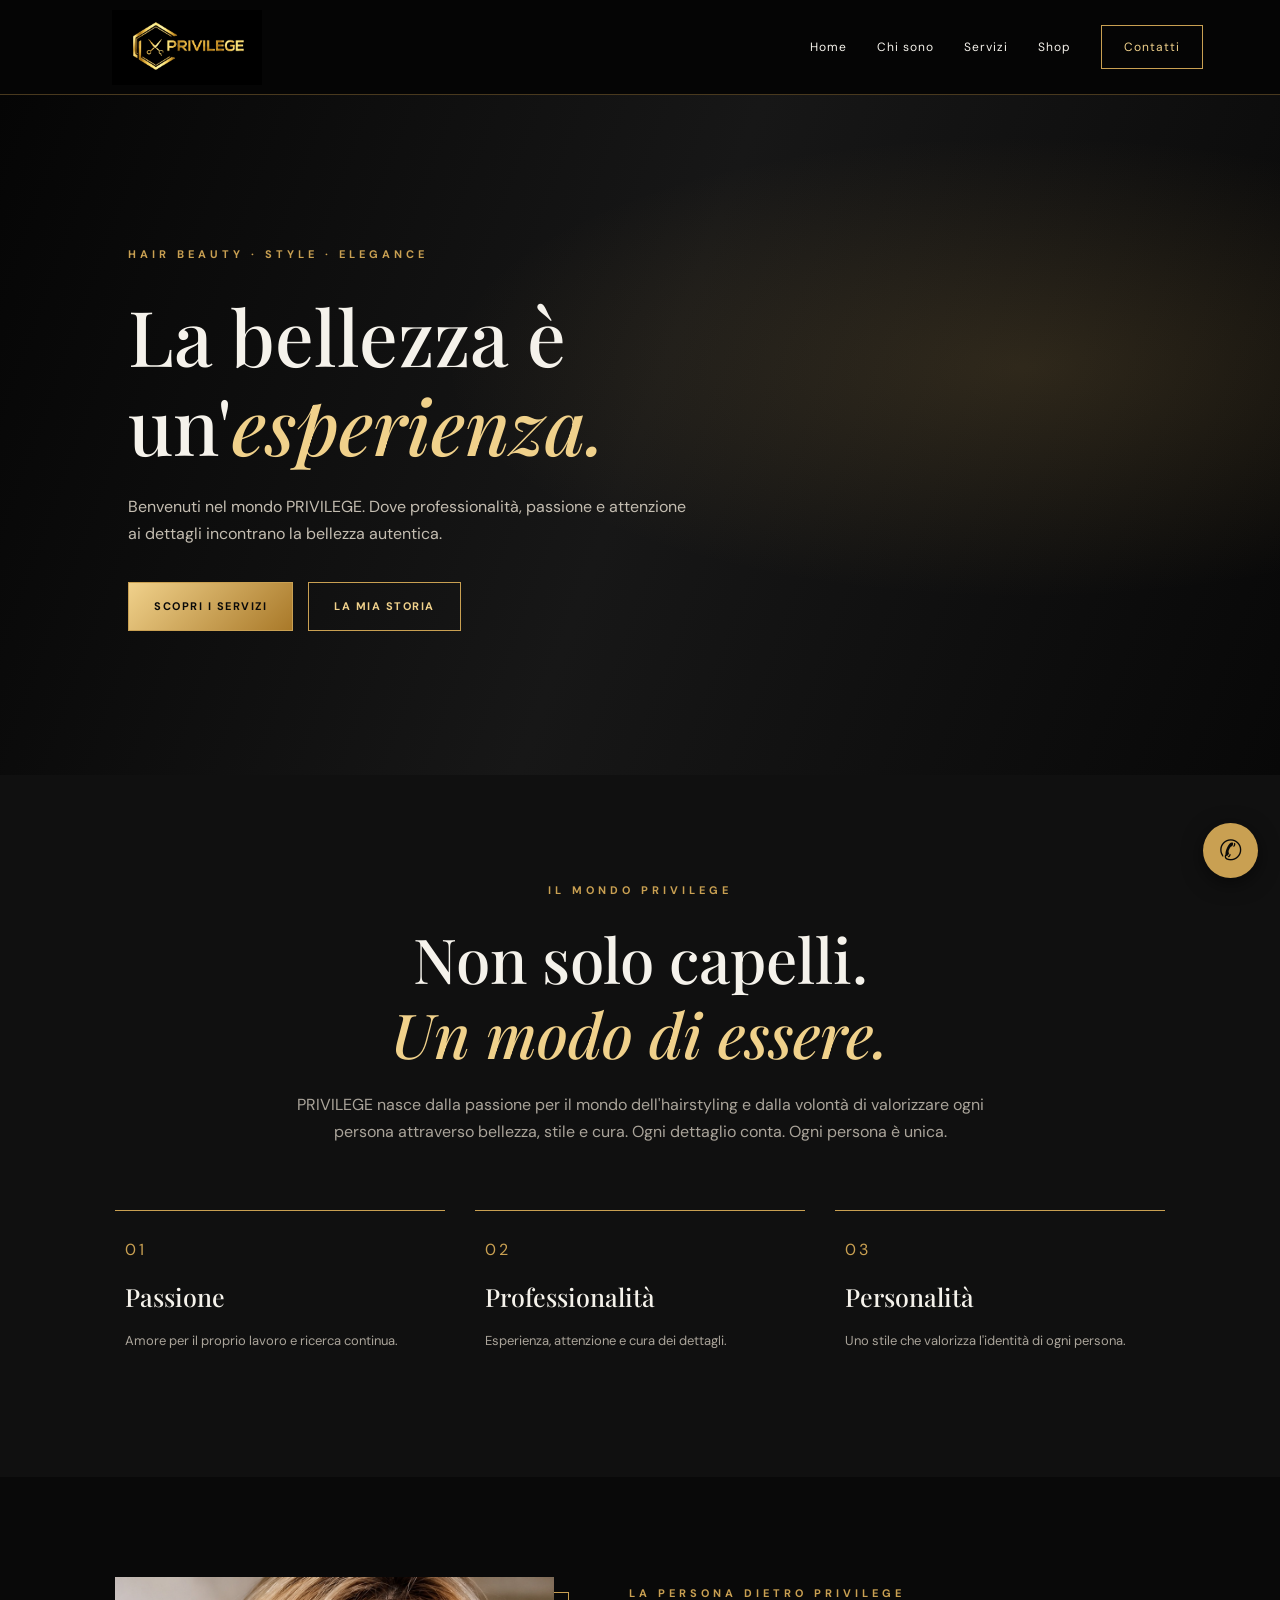
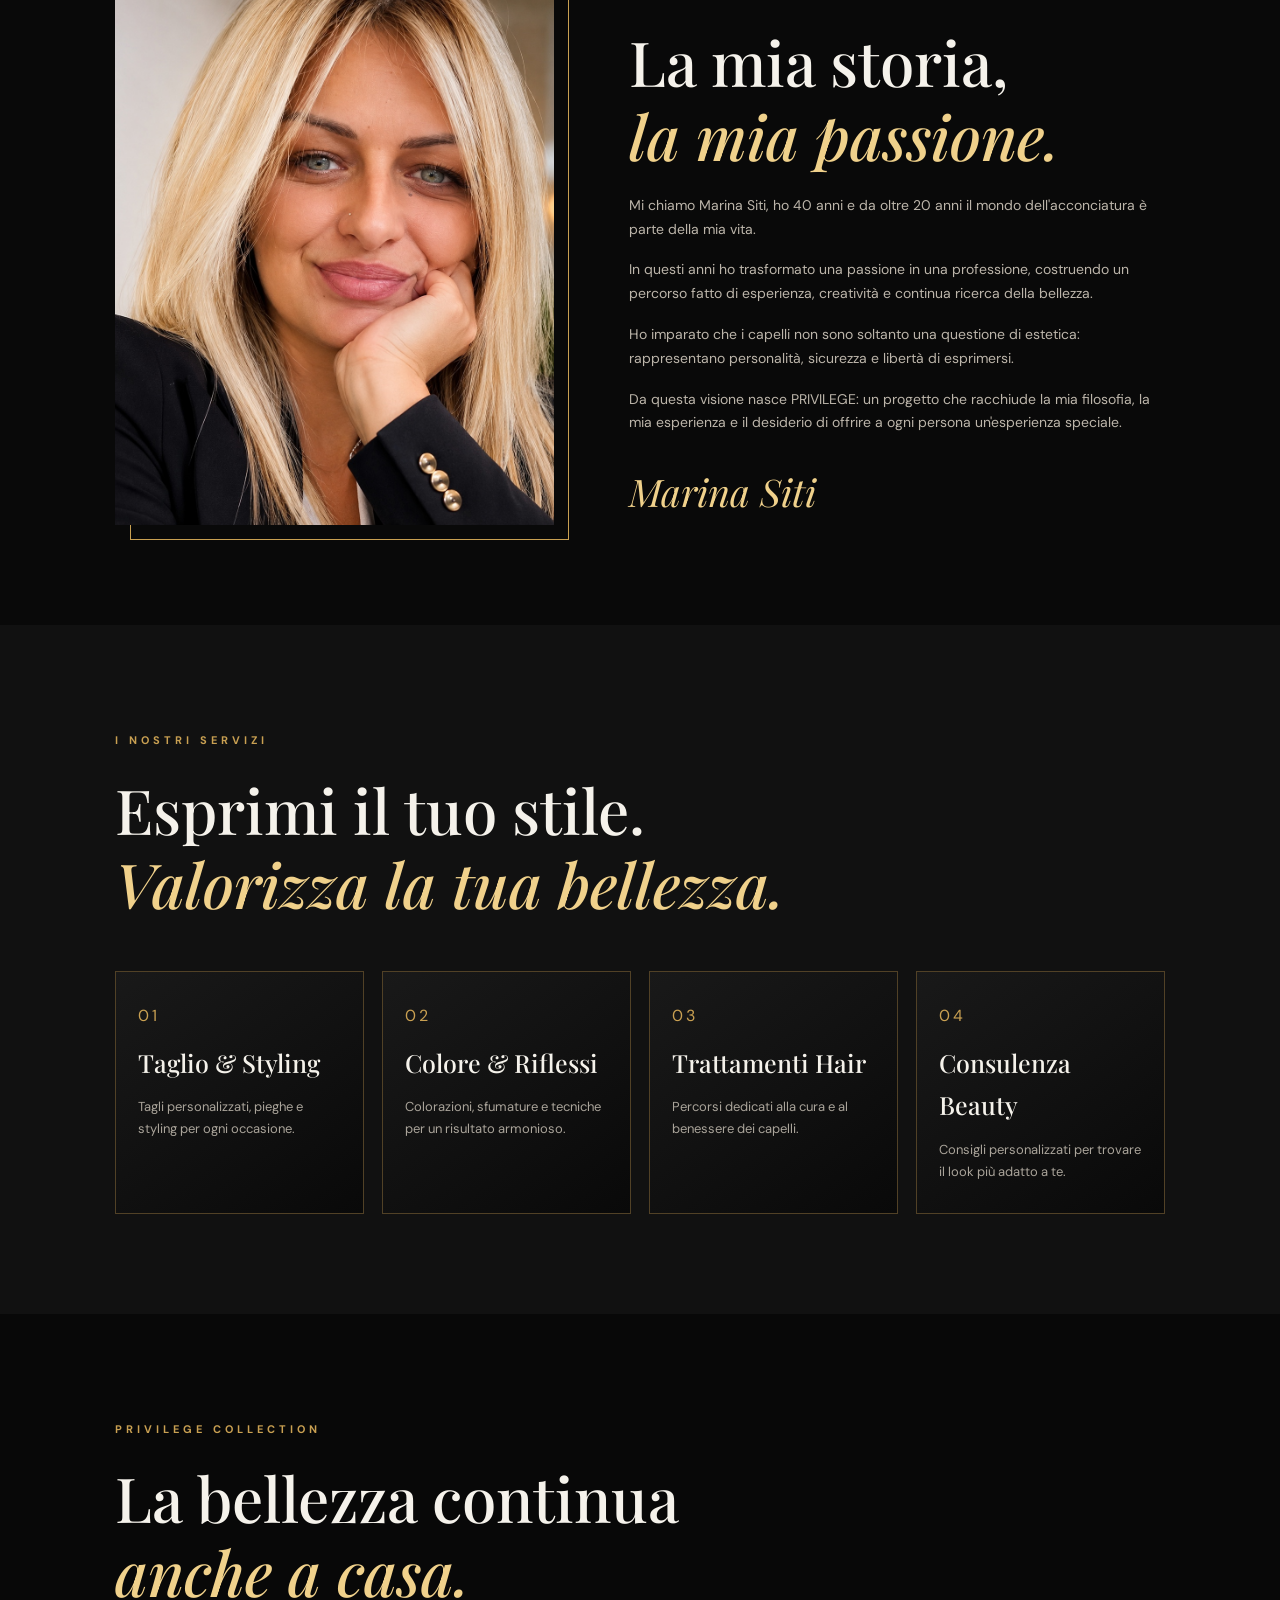
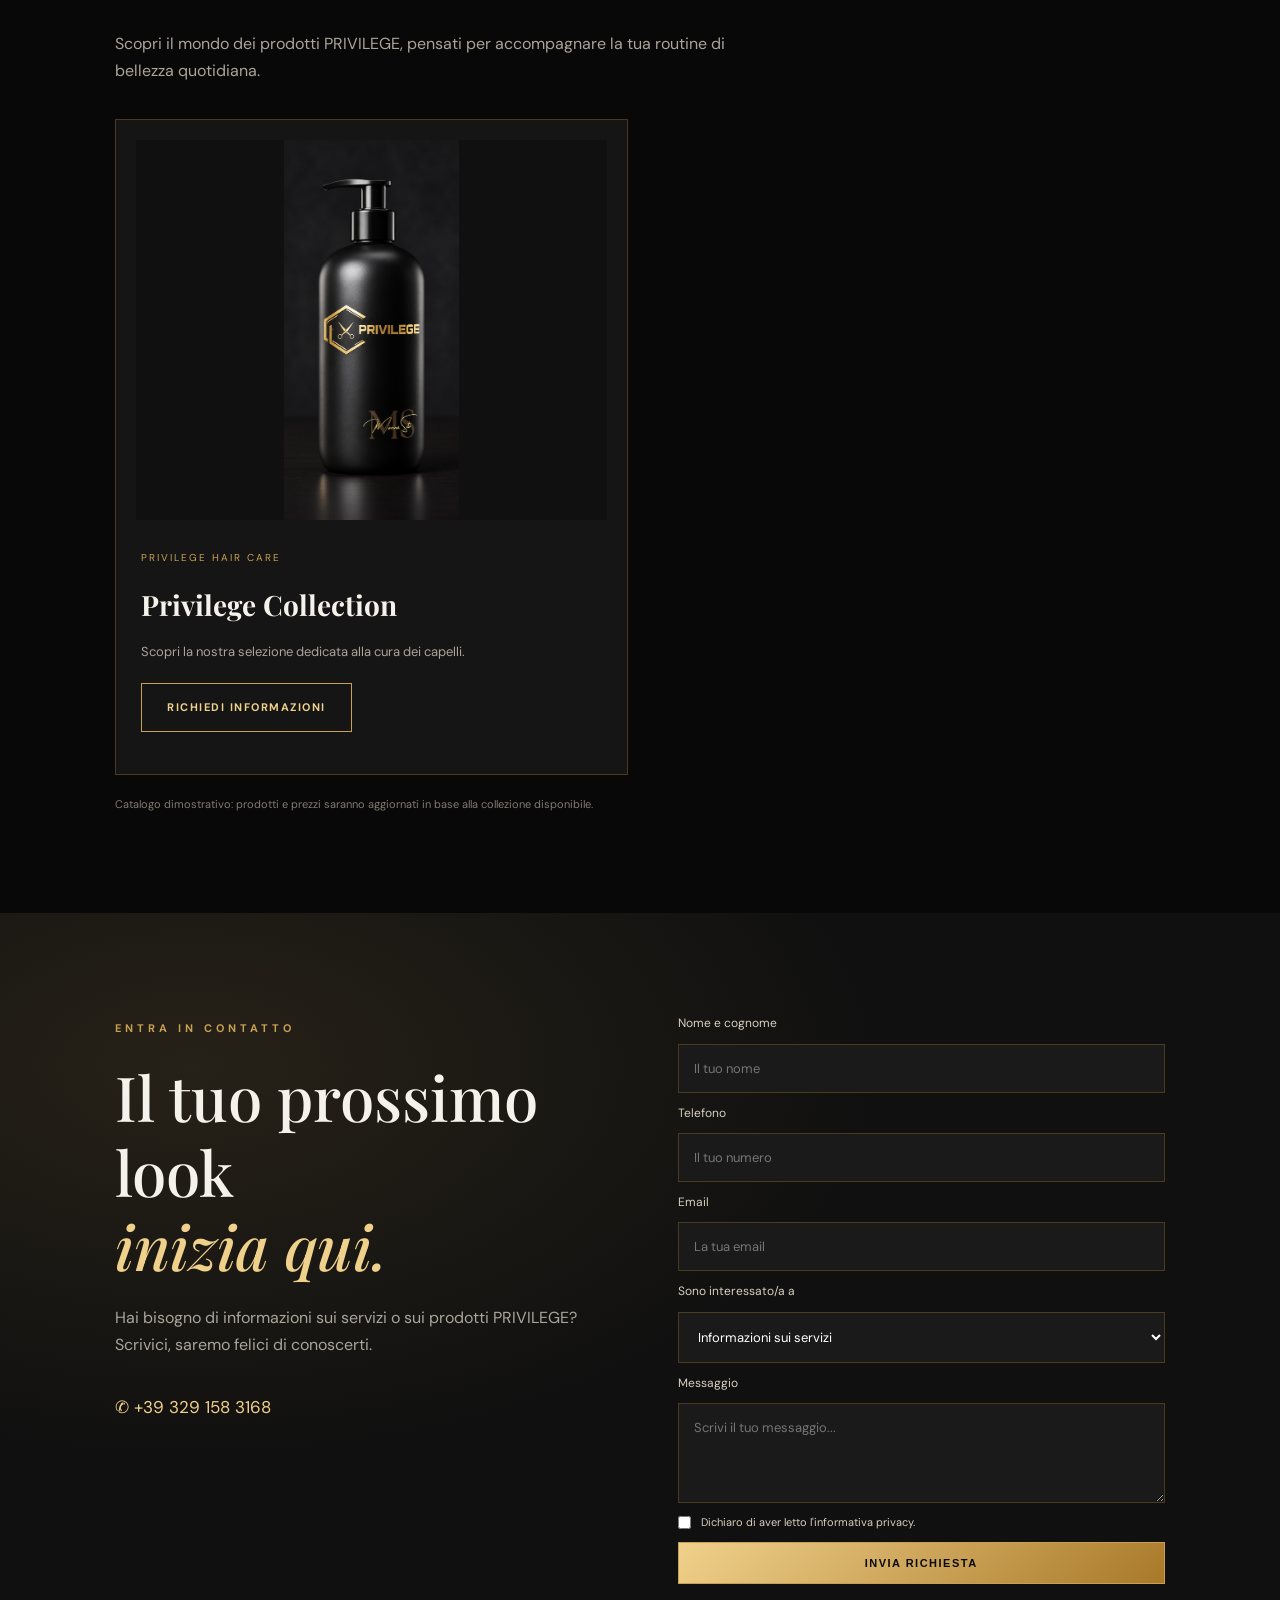
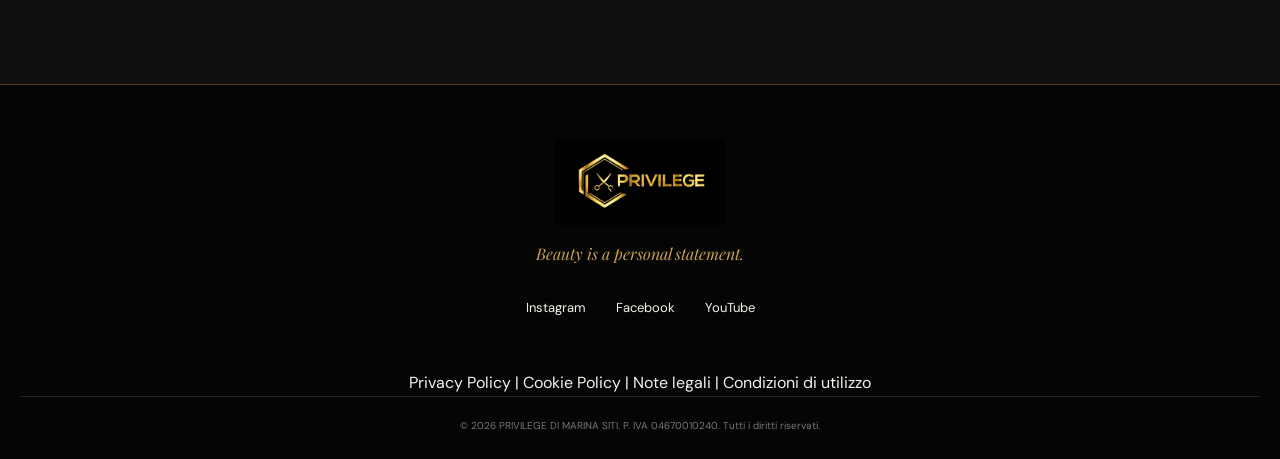
==== index.html @ dd4691a6 "Update index.html" ====
<!DOCTYPE html>
<html lang="it">
<head>
  <meta charset="UTF-8">
  <meta name="viewport" content="width=device-width, initial-scale=1.0">

  <title>PRIVILEGE | Hair Beauty by Marina Siti</title>

  <meta name="description" content="PRIVILEGE by Marina Siti. Oltre 20 anni di esperienza nel mondo dell'hairstyling, bellezza e cura dei capelli.">

  <meta name="theme-color" content="#080808">

  <link rel="icon" type="image/png" href="assets/favicon.png">
  <link rel="stylesheet" href="style.css">

  <link rel="preconnect" href="https://fonts.googleapis.com">
  <link href="https://fonts.googleapis.com/css2?family=DM+Sans:wght@400;500;600;700&family=Playfair+Display:wght@400;500;600;700&display=swap" rel="stylesheet">
</head>

<body>

<header class="header">
  <a href="#home" class="logo">
    <img src="assets/logo.png" alt="PRIVILEGE by Marina Siti">
  </a>

  <button class="menu-toggle" aria-label="Apri menu">☰</button>

  <nav class="navigation">
    <a href="#home">Home</a>
    <a href="#marina">Chi sono</a>
    <a href="#servizi">Servizi</a>
    <a href="#shop">Shop</a>
    <a href="#contatti" class="nav-button">Contatti</a>
  </nav>
</header>

<main>

<!-- HERO -->

<section class="hero" id="home">
  <div class="hero-content">
    <span class="eyebrow">HAIR BEAUTY · STYLE · ELEGANCE</span>

    <h1>
      La bellezza è un'<em>esperienza.</em>
    </h1>

    <p>
      Benvenuti nel mondo PRIVILEGE.
      Dove professionalità, passione e attenzione
      ai dettagli incontrano la bellezza autentica.
    </p>

    <div class="hero-buttons">
      <a href="#servizi" class="btn gold">Scopri i servizi</a>
      <a href="#marina" class="btn outline">La mia storia</a>
    </div>
  </div>
</section>

<!-- INTRODUZIONE -->

<section class="intro section" id="filosofia">

  <span class="eyebrow">IL MONDO PRIVILEGE</span>

  <h2>
    Non solo capelli.<br>
    <em>Un modo di essere.</em>
  </h2>

  <p class="intro-text">
    PRIVILEGE nasce dalla passione per il mondo
    dell'hairstyling e dalla volontà di valorizzare
    ogni persona attraverso bellezza, stile e cura.
    Ogni dettaglio conta. Ogni persona è unica.
  </p>

  <div class="values">

    <article>
      <span>01</span>
      <h3>Passione</h3>
      <p>Amore per il proprio lavoro e ricerca continua.</p>
    </article>

    <article>
      <span>02</span>
      <h3>Professionalità</h3>
      <p>Esperienza, attenzione e cura dei dettagli.</p>
    </article>

    <article>
      <span>03</span>
      <h3>Personalità</h3>
      <p>Uno stile che valorizza l'identità di ogni persona.</p>
    </article>

  </div>
</section>

<!-- MARINA -->

<section class="marina section" id="marina">

  <div class="marina-image">
    <img
      src="assets/marina-siti.jpg"
      alt="Marina Siti, fondatrice di PRIVILEGE"
    >
  </div>

  <div class="marina-content">

    <span class="eyebrow">LA PERSONA DIETRO PRIVILEGE</span>

    <h2>
      La mia storia,<br>
      <em>la mia passione.</em>
    </h2>

    <p>
      Mi chiamo Marina Siti, ho 40 anni e da oltre
      20 anni il mondo dell'acconciatura è parte
      della mia vita.
    </p>

    <p>
      In questi anni ho trasformato una passione
      in una professione, costruendo un percorso
      fatto di esperienza, creatività e continua
      ricerca della bellezza.
    </p>

    <p>
      Ho imparato che i capelli non sono soltanto
      una questione di estetica: rappresentano
      personalità, sicurezza e libertà di esprimersi.
    </p>

    <p>
      Da questa visione nasce PRIVILEGE:
      un progetto che racchiude la mia filosofia,
      la mia esperienza e il desiderio di offrire
      a ogni persona un'esperienza speciale.
    </p>

    <div class="signature">Marina Siti</div>

  </div>
</section>

<!-- SERVIZI -->

<section class="services section" id="servizi">

  <span class="eyebrow">I NOSTRI SERVIZI</span>

  <h2>
    Esprimi il tuo stile.<br>
    <em>Valorizza la tua bellezza.</em>
  </h2>

  <div class="service-grid">

    <article class="service-card">
      <span>01</span>
      <h3>Taglio & Styling</h3>
      <p>Tagli personalizzati, pieghe e styling per ogni occasione.</p>
    </article>

    <article class="service-card">
      <span>02</span>
      <h3>Colore & Riflessi</h3>
      <p>Colorazioni, sfumature e tecniche per un risultato armonioso.</p>
    </article>

    <article class="service-card">
      <span>03</span>
      <h3>Trattamenti Hair</h3>
      <p>Percorsi dedicati alla cura e al benessere dei capelli.</p>
    </article>

    <article class="service-card">
      <span>04</span>
      <h3>Consulenza Beauty</h3>
      <p>Consigli personalizzati per trovare il look più adatto a te.</p>
    </article>

  </div>
</section>

<!-- SHOP -->

<section class="shop section" id="shop">

  <span class="eyebrow">PRIVILEGE COLLECTION</span>

  <h2>
    La bellezza continua<br>
    <em>anche a casa.</em>
  </h2>

  <p class="shop-description">
    Scopri il mondo dei prodotti PRIVILEGE,
    pensati per accompagnare la tua routine
    di bellezza quotidiana.
  </p>

  <div class="product-grid">

    <article class="product-card">

      <img
        src="assets/privilege-product.png"
        alt="Prodotto linea PRIVILEGE"
      >

      <div class="product-details">
        <span class="product-label">PRIVILEGE HAIR CARE</span>
        <h3>Privilege Collection</h3>
        <p>Scopri la nostra selezione dedicata alla cura dei capelli.</p>

        <a href="#contatti" class="btn outline">
          Richiedi informazioni
        </a>
      </div>

    </article>

  </div>

  <p class="shop-note">
    Catalogo dimostrativo: prodotti e prezzi saranno
    aggiornati in base alla collezione disponibile.
  </p>

</section>

<!-- CONTATTI -->

<section class="contact section" id="contatti">

  <div class="contact-info">

    <span class="eyebrow">ENTRA IN CONTATTO</span>

    <h2>
      Il tuo prossimo look<br>
      <em>inizia qui.</em>
    </h2>

    <p>
      Hai bisogno di informazioni sui servizi
      o sui prodotti PRIVILEGE?
      Scrivici, saremo felici di conoscerti.
    </p>

    <a
      class="whatsapp"
      href="https://wa.me/393291583168"
      target="_blank"
    >
      ✆ +39 329 158 3168
    </a>

  </div>

  <form id="contactForm">

    <label for="name">Nome e cognome</label>
    <input id="name" name="name" type="text" required placeholder="Il tuo nome">

    <label for="phone">Telefono</label>
    <input id="phone" name="phone" type="tel" required placeholder="Il tuo numero">

    <label for="email">Email</label>
    <input id="email" name="email" type="email" placeholder="La tua email">

    <label for="interest">Sono interessato/a a</label>

    <select id="interest" name="interest">
      <option>Informazioni sui servizi</option>
      <option>Consulenza capelli</option>
      <option>Prodotti PRIVILEGE</option>
      <option>Collaborazioni</option>
      <option>Altro</option>
    </select>

    <label for="message">Messaggio</label>
    <textarea
      id="message"
      name="message"
      rows="4"
      placeholder="Scrivi il tuo messaggio..."
    ></textarea>

    <label class="privacy">
      <input type="checkbox" required>
      Dichiaro di aver letto l'informativa privacy.
    </label>

    <button type="submit" class="btn gold">
      Invia richiesta
    </button>

  </form>

</section>

</main>


<!-- FOOTER PRIVILEGE -->
<footer class="footer">

  <!-- LOGO -->
  <img
    src="assets/logo.png"
    alt="PRIVILEGE Hair Beauty"
    class="footer-logo"
  >

  <p>Beauty is a personal statement.</p>

  <!-- SOCIAL NETWORK -->
  <div class="social-links">

    <a
      href="https://www.instagram.com/marina_siti/"
      target="_blank"
      rel="noopener noreferrer"
    >
      Instagram
    </a>

    <a
      href="#"
      target="_blank"
      rel="noopener noreferrer"
    >
      Facebook
    </a>

    <a
      href="#"
      target="_blank"
      rel="noopener noreferrer"
    >
      YouTube
    </a>

  </div>

  <!-- LINK LEGALI -->
  <div class="legal-links">

    <a href="privacy.html">Privacy Policy</a>

    <span>|</span>

    <a href="cookie.html">Cookie Policy</a>

    <span>|</span>

    <a href="note-legali.html">Note legali</a>

    <span>|</span>

    <a href="termini.html">Condizioni di utilizzo</a>

  </div>

  <!-- COPYRIGHT -->
  <div class="copyright">

    © <span id="year"></span>
    PRIVILEGE DI MARINA SITI.
    P. IVA 04670010240.
    Tutti i diritti riservati.

  </div>

</footer>

<!-- ANNO AUTOMATICO -->
<script>
  document.getElementById("year").textContent =
    new Date().getFullYear();
</script>
<!-- FINE FOOTER PRIVILEGE -->

<a
  href="https://wa.me/393291583168"
  class="floating-whatsapp"
  target="_blank"
  aria-label="Contattaci su WhatsApp"
>✆</a>

<script src="script.js"></script>

</body>
</html>
---- style.css ----
:root {
  --black: #080808;
  --black-soft: #121212;
  --gold: #c9a052;
  --gold-light: #f0d18b;
  --white: #f5f2eb;
  --gray: #aaa49a;
}

* {
  margin: 0;
  padding: 0;
  box-sizing: border-box;
}

html {
  scroll-behavior: smooth;
}

body {
  background: var(--black);
  color: var(--white);
  font-family: 'DM Sans', sans-serif;
  line-height: 1.7;
}

a {
  text-decoration: none;
  color: inherit;
}

img {
  max-width: 100%;
  display: block;
}

.header {
  height: 95px;
  padding: 10px 6%;
  display: flex;
  align-items: center;
  justify-content: space-between;
  background: #050505;
  border-bottom: 1px solid #49391e;
  position: sticky;
  top: 0;
  z-index: 100;
}

.logo img {
  width: 220px;
  height: 75px;
  object-fit: contain;
}

.navigation {
  display: flex;
  align-items: center;
  gap: 30px;
}

.navigation a {
  font-size: 12px;
  letter-spacing: 1px;
  transition: .3s;
}

.navigation a:hover {
  color: var(--gold-light);
}

.nav-button {
  padding: 11px 22px;
  border: 1px solid var(--gold);
  color: var(--gold-light);
}

.menu-toggle {
  display: none;
  background: none;
  border: none;
  color: var(--gold);
  font-size: 27px;
  cursor: pointer;
}

/* HERO */

.hero {
  min-height: 680px;
  display: flex;
  align-items: center;
  padding: 100px 10%;
  background:
    radial-gradient(
      ellipse at 80% 40%,
      rgba(201,160,82,.17),
      transparent 40%
    ),
    linear-gradient(110deg, #050505, #171717, #080808);
}

.hero-content {
  max-width: 720px;
}

.eyebrow {
  color: var(--gold);
  font-size: 11px;
  font-weight: 700;
  letter-spacing: 4px;
}

.hero h1 {
  font-family: 'Playfair Display', serif;
  font-size: clamp(45px, 6vw, 78px);
  font-weight: 500;
  line-height: 1.15;
  margin: 25px 0;
}

h2 {
  font-family: 'Playfair Display', serif;
  font-size: clamp(38px, 5vw, 62px);
  line-height: 1.2;
  font-weight: 500;
  margin: 20px 0;
}

h1 em, h2 em {
  color: var(--gold-light);
}

.hero-content p {
  color: #c4bdb1;
  max-width: 570px;
  font-size: 16px;
}

.hero-buttons {
  display: flex;
  gap: 15px;
  margin-top: 35px;
  flex-wrap: wrap;
}

/* BUTTONS */

.btn {
  display: inline-flex;
  align-items: center;
  justify-content: center;
  padding: 14px 25px;
  font-size: 11px;
  letter-spacing: 1.5px;
  text-transform: uppercase;
  font-weight: 700;
  border: 1px solid var(--gold);
  cursor: pointer;
  transition: .3s;
}

.gold {
  background: linear-gradient(
    135deg,
    var(--gold-light),
    #a97929
  );
  color: #090909;
}

.gold:hover {
  filter: brightness(1.15);
  transform: translateY(-3px);
}

.outline {
  color: var(--gold-light);
  background: transparent;
}

.outline:hover {
  background: var(--gold);
  color: #080808;
}

/* SECTIONS */

.section {
  padding: 100px 9%;
}

.intro {
  text-align: center;
  background: #101010;
}

.intro-text {
  max-width: 720px;
  margin: auto;
  color: var(--gray);
}

.values {
  display: grid;
  grid-template-columns: repeat(3, 1fr);
  gap: 30px;
  margin-top: 65px;
  text-align: left;
}

.values article {
  border-top: 1px solid var(--gold);
  padding: 25px 10px;
}

.values span,
.service-card span {
  color: var(--gold);
  letter-spacing: 3px;
}

.values h3,
.service-card h3 {
  font-family: 'Playfair Display', serif;
  font-size: 25px;
  font-weight: 500;
  margin: 12px 0;
}

.values p,
.service-card p {
  color: var(--gray);
  font-size: 13px;
}

/* MARINA */

.marina {
  display: grid;
  grid-template-columns: 0.9fr 1.1fr;
  align-items: center;
  gap: 75px;
  background: #090909;
}

.marina-image {
  position: relative;
}

.marina-image::after {
  content: "";
  position: absolute;
  top: 15px;
  left: 15px;
  right: -15px;
  bottom: -15px;
  border: 1px solid var(--gold);
  z-index: 0;
}

.marina-image img {
  position: relative;
  z-index: 1;
  width: 100%;
  aspect-ratio: 4 / 5;
  object-fit: cover;
  object-position: center 30%;
}

.marina-content p {
  color: #bcb5aa;
  margin-bottom: 17px;
  font-size: 14px;
}

.signature {
  font-family: 'Playfair Display', serif;
  font-size: 38px;
  font-style: italic;
  color: var(--gold-light);
  margin-top: 25px;
}

/* SERVICES */

.services {
  background: #111;
}

.service-grid {
  display: grid;
  grid-template-columns: repeat(4, 1fr);
  gap: 18px;
  margin-top: 50px;
}

.service-card {
  padding: 30px 22px;
  min-height: 230px;
  border: 1px solid #514126;
  background: linear-gradient(145deg, #191919, #090909);
  transition: .3s;
}

.service-card:hover {
  border-color: var(--gold);
  transform: translateY(-5px);
}

/* SHOP */

.shop {
  background: #080808;
}

.shop-description {
  color: var(--gray);
  max-width: 650px;
  margin-bottom: 35px;
}

.product-grid {
  display: grid;
  grid-template-columns: repeat(2, minmax(0, 1fr));
  gap: 25px;
}

.product-card {
  background: #151515;
  border: 1px solid #4a3920;
  padding: 20px;
}

.product-card img {
  width: 100%;
  height: 380px;
  object-fit: contain;
  background: #101010;
}

.product-details {
  padding: 22px 5px;
}

.product-label {
  font-size: 10px;
  color: var(--gold);
  letter-spacing: 2px;
}

.product-details h3 {
  font-family: 'Playfair Display', serif;
  font-size: 28px;
  margin: 12px 0;
}

.product-details p {
  color: var(--gray);
  font-size: 13px;
  margin-bottom: 20px;
}

.shop-note {
  font-size: 11px;
  color: #817b71;
  margin-top: 20px;
}

/* CONTACT */

.contact {
  display: grid;
  grid-template-columns: 1fr 1fr;
  gap: 75px;
  background:
    radial-gradient(
      ellipse at 15% 20%,
      rgba(201,160,82,.12),
      transparent 45%
    ),
    #101010;
}

.contact-info p {
  color: var(--gray);
  margin: 20px 0;
}

.whatsapp {
  display: inline-block;
  color: var(--gold-light);
  font-size: 17px;
  margin-top: 15px;
}

#contactForm {
  display: flex;
  flex-direction: column;
  gap: 10px;
}

#contactForm label {
  font-size: 12px;
  color: #d7cfc0;
}

#contactForm input,
#contactForm textarea,
#contactForm select {
  padding: 15px;
  width: 100%;
  background: #1a1a1a;
  color: white;
  border: 1px solid #4a3a20;
  font-family: inherit;
  font-size: 13px;
}

#contactForm input:focus,
#contactForm textarea:focus,
#contactForm select:focus {
  outline: 1px solid var(--gold);
}

.privacy {
  display: flex;
  align-items: center;
  gap: 10px;
  font-size: 11px !important;
}

.privacy input {
  width: auto !important;
}

/* FOOTER */

.footer {
  background: #050505;
  text-align: center;
  padding: 55px 20px 25px;
  border-top: 1px solid #49391e;
}

.footer-logo {
  width: 230px;
  height: 85px;
  object-fit: contain;
  margin: auto;
}

.footer > p {
  color: var(--gold);
  font-family: 'Playfair Display', serif;
  font-style: italic;
  margin: 15px 0 30px;
}

.social-links {
  display: flex;
  justify-content: center;
  gap: 30px;
  margin: 30px 0 50px;
  flex-wrap: wrap;
  font-size: 13px;
}

.social-links a:hover {
  color: var(--gold-light);
}

.copyright {
  border-top: 1px solid #29231a;
  padding-top: 20px;
  color: #777;
  font-size: 10px;
}

/* WHATSAPP FLOAT */

.floating-whatsapp {
  position: fixed;
  right: 22px;
  bottom: 22px;
  width: 55px;
  height: 55px;
  display: grid;
  place-items: center;
  border-radius: 50%;
  background: var(--gold);
  color: #080808;
  font-size: 28px;
  z-index: 99;
  box-shadow: 0 5px 20px #0008;
}

/* MOBILE */

@media(max-width: 900px) {
  .service-grid {
    grid-template-columns: repeat(2, 1fr);
  }

  .marina {
    gap: 40px;
  }
}

@media(max-width: 680px) {

  .header {
    height: 75px;
    padding: 8px 20px;
  }

  .logo img {
    width: 170px;
  }

  .menu-toggle {
    display: block;
  }

  .navigation {
    display: none;
    position: absolute;
    top: 75px;
    left: 0;
    width: 100%;
    padding: 25px;
    background: #080808;
    flex-direction: column;
    align-items: stretch;
    border-bottom: 1px solid var(--gold);
  }

  .navigation.open {
    display: flex;
  }

  .navigation a {
    padding: 8px;
  }

  .hero {
    min-height: 600px;
    padding: 70px 25px;
  }

  .hero h1 {
    font-size: 47px;
  }

  .section {
    padding: 75px 23px;
  }

  .values {
    grid-template-columns: 1fr;
    gap: 10px;
  }

  .marina,
  .contact {
    grid-template-columns: 1fr;
    gap: 45px;
  }

  .service-grid {
    grid-template-columns: 1fr 1fr;
    gap: 10px;
  }

  .service-card {
    padding: 20px 14px;
  }

  .product-grid {
    grid-template-columns: 1fr;
  }

  .product-card img {
    height: 340px;
  }

  .social-links {
    gap: 20px;
  }
}

@media(max-width: 390px) {
  .service-grid {
    grid-template-columns: 1fr;
  }

  .hero h1 {
    font-size: 40px;
  }
}
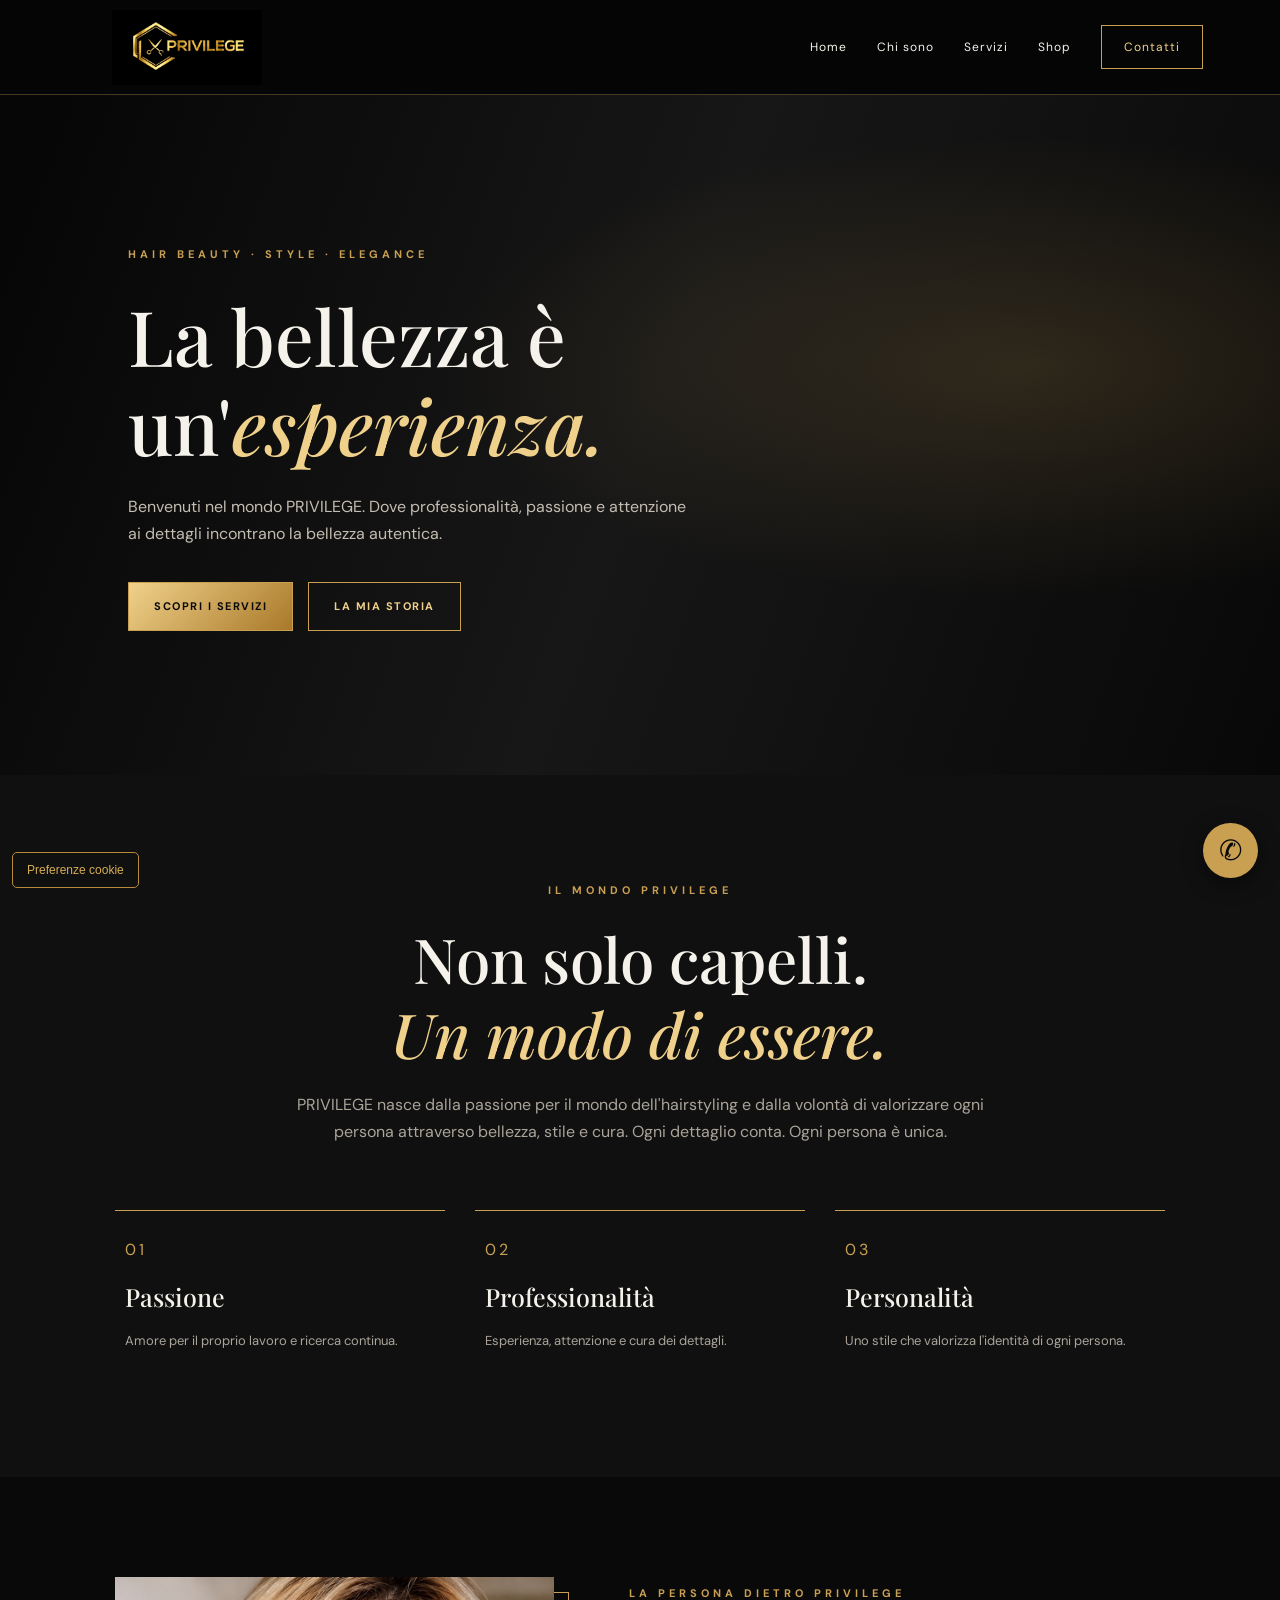
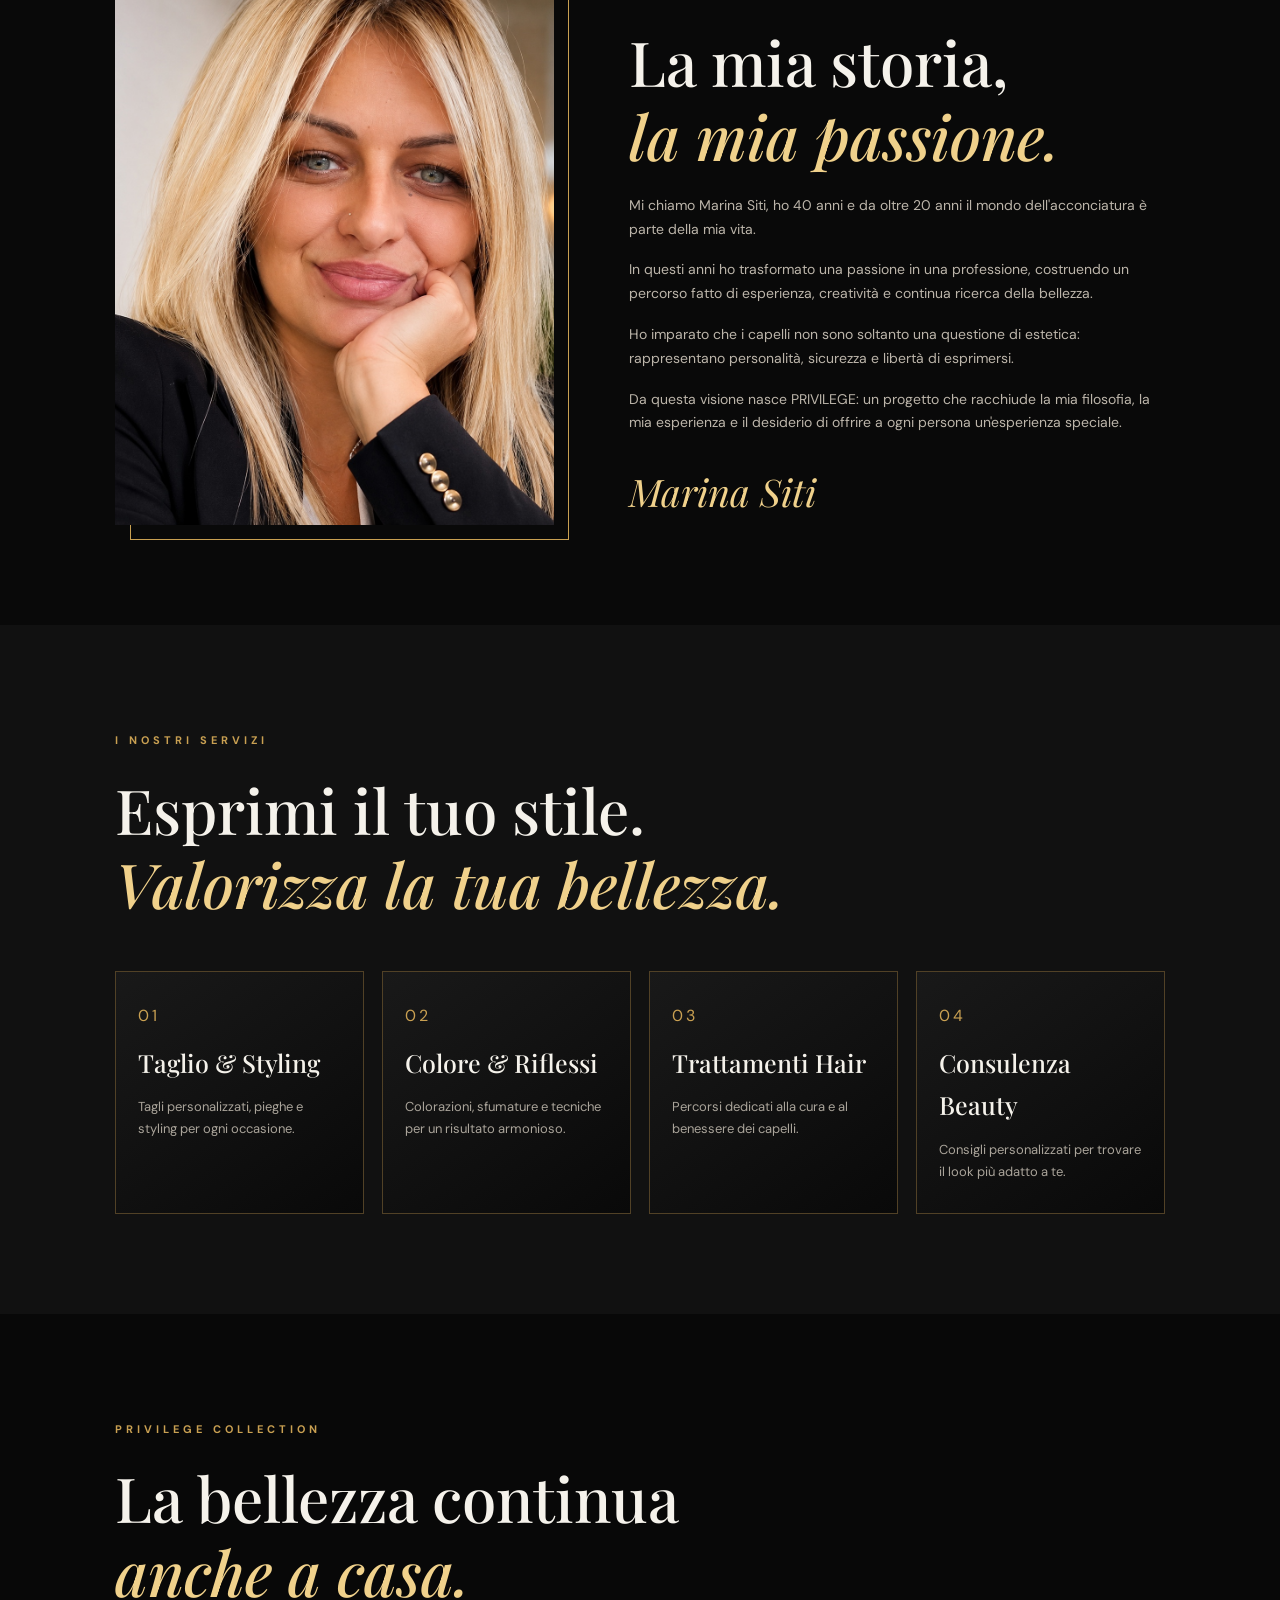
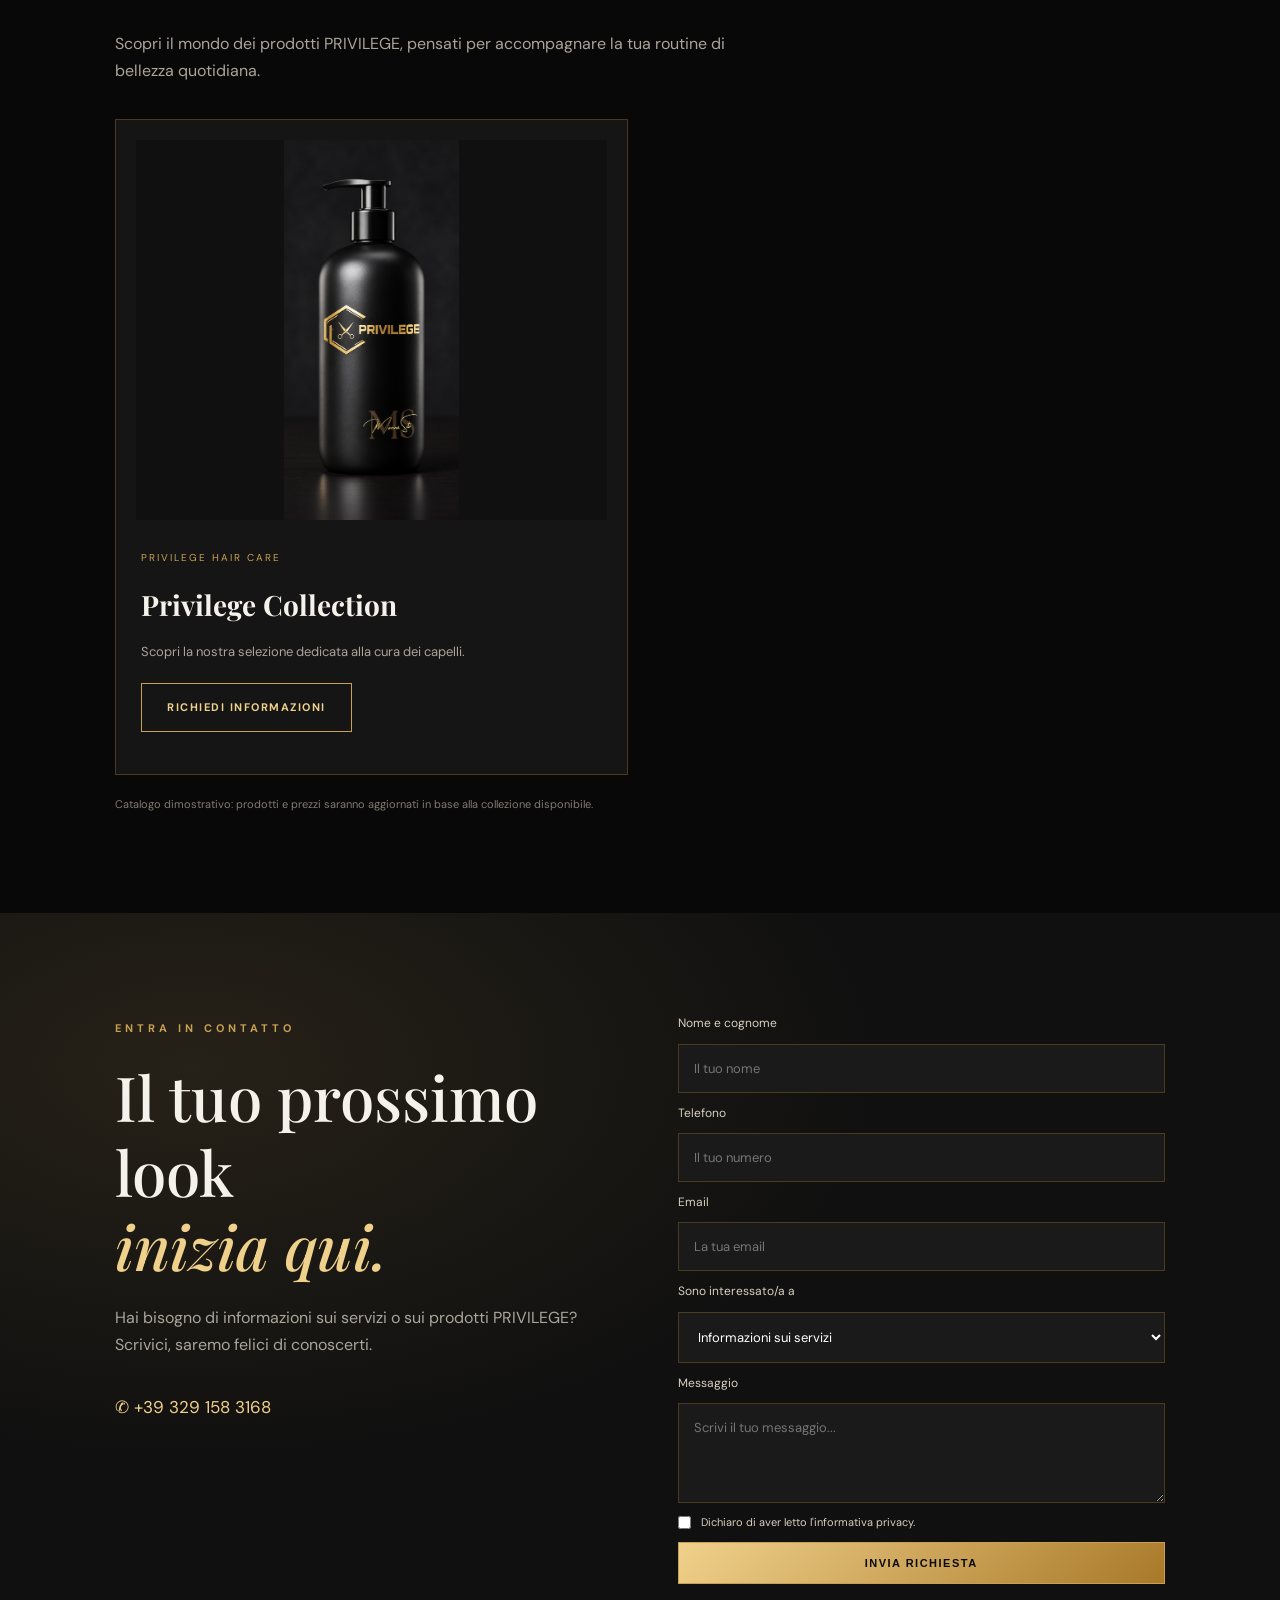
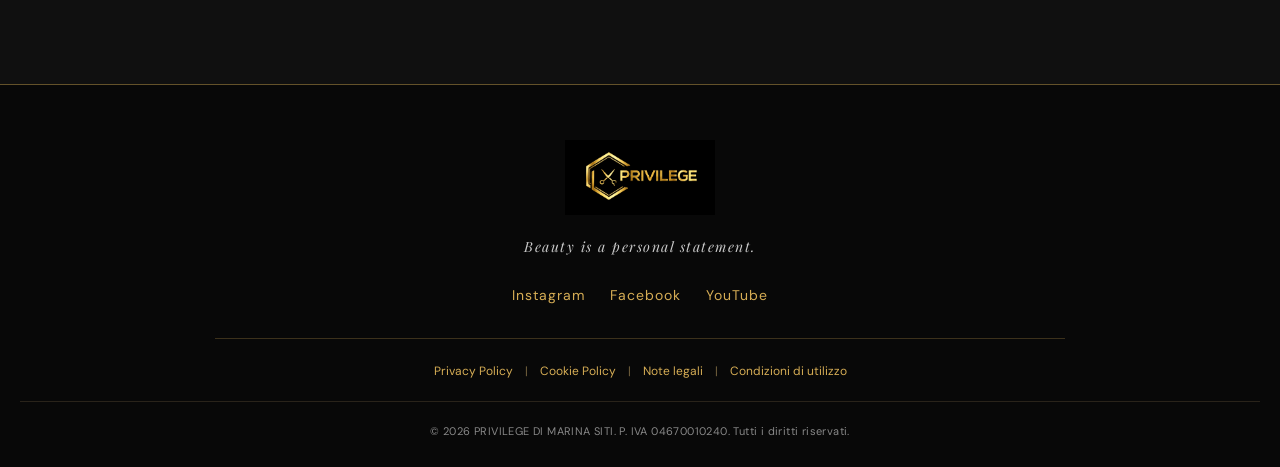
==== commit 938fe33c: "Update index.html" ====
--- a/index.html
+++ b/index.html
@@ -1,4 +1,3 @@
-
 <!DOCTYPE html>
 <html lang="it">
 <head>
@@ -402,5 +401,94 @@
 
 <script src="script.js"></script>
 
+<!-- COOKIE BANNER PRIVILEGE -->
+<div id="cookie-banner" class="cookie-banner" hidden>
+
+  <div class="cookie-content">
+
+    <span class="cookie-brand">PRIVILEGE</span>
+
+    <h2>La tua privacy conta</h2>
+
+    <p>
+      Utilizziamo cookie tecnici necessari al funzionamento del sito.
+      Con il tuo consenso possiamo utilizzare cookie facoltativi
+      per statistiche e marketing.
+      Puoi accettarli, rifiutarli o personalizzare le tue preferenze.
+    </p>
+
+    <div class="cookie-links">
+      <a href="privacy.html">Privacy Policy</a>
+      <a href="cookie.html">Cookie Policy</a>
+    </div>
+
+    <div class="cookie-actions">
+
+      <button type="button" id="cookie-reject" class="cookie-btn">
+        Rifiuta
+      </button>
+
+      <button type="button" id="cookie-settings" class="cookie-btn">
+        Personalizza
+      </button>
+
+      <button type="button" id="cookie-accept" class="cookie-btn gold">
+        Accetta tutti
+      </button>
+
+    </div>
+
+  </div>
+</div>
+
+<!-- FINE COOKIE BANNER -->
+
+<!-- PREFERENZE COOKIE -->
+<div id="cookie-preferences" class="cookie-preferences" hidden>
+
+  <div class="cookie-preferences-box">
+
+    <span class="cookie-brand">PRIVILEGE</span>
+
+    <h2>Personalizza le preferenze</h2>
+
+    <p>Scegli quali cookie facoltativi autorizzare.</p>
+
+    <div class="cookie-option">
+      <div>
+        <strong>Cookie tecnici</strong>
+        <p>Necessari al funzionamento del sito.</p>
+      </div>
+      <span class="always-active">Sempre attivi</span>
+    </div>
+
+    <label class="cookie-option">
+      <div>
+        <strong>Statistiche</strong>
+        <p>Ci aiutano a migliorare il sito.</p>
+      </div>
+      <input type="checkbox" id="cookie-analytics">
+    </label>
+
+    <label class="cookie-option">
+      <div>
+        <strong>Marketing</strong>
+        <p>Per eventuali attività pubblicitarie.</p>
+      </div>
+      <input type="checkbox" id="cookie-marketing">
+    </label>
+
+    <button type="button" id="cookie-save" class="cookie-btn gold full">
+      Salva le mie preferenze
+    </button>
+
+  </div>
+</div>
+
+<!-- PULSANTE PREFERENZE -->
+<button type="button" id="cookie-reopen" class="cookie-reopen">
+  Preferenze cookie
+</button>
+
 </body>
 </html>
--- a/style.css
+++ b/style.css
@@ -599,3 +599,290 @@
     font-size: 40px;
   }
 }
+
+/* =================================
+   FOOTER PRIVILEGE - NERO E ORO
+================================= */
+
+.footer {
+  width: 100%;
+  padding: 55px 20px 25px;
+  background: #080808;
+  border-top: 1px solid rgba(214, 173, 85, 0.45);
+  text-align: center;
+  box-sizing: border-box;
+}
+
+/* LOGO */
+
+.footer-logo {
+  display: block;
+  width: 150px;
+  max-width: 70%;
+  height: auto;
+  margin: 0 auto 20px;
+}
+
+/* FRASE SOTTO IL LOGO */
+
+.footer > p {
+  color: #c9c9c9;
+  font-size: 14px;
+  letter-spacing: 1.5px;
+  margin: 0 0 25px;
+  font-style: italic;
+}
+
+/* SOCIAL NETWORK */
+
+.social-links {
+  display: flex;
+  justify-content: center;
+  align-items: center;
+  flex-wrap: wrap;
+  gap: 25px;
+  margin: 25px 0 30px;
+}
+
+.social-links a {
+  color: #d6ad55;
+  text-decoration: none;
+  font-size: 14px;
+  letter-spacing: 1px;
+  transition: color 0.3s ease;
+}
+
+.social-links a:hover {
+  color: #fff;
+}
+
+/* LINK LEGALI */
+
+.legal-links {
+  display: flex;
+  justify-content: center;
+  align-items: center;
+  flex-wrap: wrap;
+  gap: 12px;
+  max-width: 850px;
+  margin: 30px auto 20px;
+  padding-top: 22px;
+  border-top: 1px solid rgba(214, 173, 85, 0.25);
+}
+
+.legal-links a {
+  color: #d6ad55;
+  text-decoration: none;
+  font-size: 12px;
+  transition: color 0.3s ease;
+}
+
+.legal-links a:hover {
+  color: #fff;
+}
+
+.legal-links span {
+  color: #71603d;
+  font-size: 12px;
+}
+
+/* COPYRIGHT */
+
+.copyright {
+  color: #888;
+  font-size: 11px;
+  line-height: 1.8;
+  margin-top: 15px;
+  letter-spacing: 0.4px;
+}
+
+/* VERSIONE SMARTPHONE */
+
+@media (max-width: 600px) {
+
+  .footer {
+    padding: 40px 15px 20px;
+  }
+
+  .footer-logo {
+    width: 125px;
+  }
+
+  .social-links {
+    gap: 18px;
+  }
+
+  .legal-links {
+    gap: 10px;
+    max-width: 350px;
+  }
+
+  .legal-links a {
+    font-size: 11px;
+  }
+
+  .copyright {
+    font-size: 10px;
+  }
+
+}
+
+/* =====================================
+   COOKIE BANNER PRIVILEGE
+===================================== */
+
+.cookie-banner[hidden],
+.cookie-preferences[hidden] {
+  display: none !important;
+}
+
+.cookie-banner,
+.cookie-preferences {
+  position: fixed;
+  inset: 0;
+  z-index: 99999;
+  display: flex;
+  justify-content: center;
+  align-items: center;
+  padding: 18px;
+  background: rgba(0,0,0,.82);
+  backdrop-filter: blur(6px);
+}
+
+.cookie-content,
+.cookie-preferences-box {
+  position: relative;
+  width: 100%;
+  max-width: 540px;
+  padding: 35px;
+  background: #101010;
+  color: #eee;
+  border: 1px solid #c49a45;
+  border-radius: 12px;
+  box-shadow: 0 15px 60px rgba(0,0,0,.7);
+  box-sizing: border-box;
+}
+
+.cookie-brand {
+  color: #d6ad55;
+  font-size: 14px;
+  font-weight: bold;
+  letter-spacing: 5px;
+}
+
+.cookie-content h2,
+.cookie-preferences-box h2 {
+  color: #d6ad55;
+  font-size: 25px;
+  margin: 17px 0 12px;
+}
+
+.cookie-content p,
+.cookie-preferences-box p {
+  color: #ccc;
+  font-size: 14px;
+  line-height: 1.7;
+}
+
+.cookie-links {
+  display: flex;
+  gap: 20px;
+  margin: 20px 0;
+}
+
+.cookie-links a {
+  color: #d6ad55;
+  font-size: 13px;
+  text-decoration: underline;
+}
+
+.cookie-actions {
+  display: flex;
+  flex-wrap: wrap;
+  gap: 10px;
+  margin-top: 25px;
+}
+
+.cookie-btn {
+  flex: 1;
+  min-height: 45px;
+  padding: 12px;
+  color: #d6ad55;
+  background: transparent;
+  border: 1px solid #b58a3a;
+  border-radius: 5px;
+  cursor: pointer;
+  font-size: 13px;
+  font-weight: bold;
+}
+
+.cookie-btn.gold {
+  background: linear-gradient(135deg,#f3d68a,#b88632);
+  color: #080808;
+}
+
+.cookie-btn:hover {
+  opacity: .85;
+}
+
+.cookie-option {
+  display: flex;
+  justify-content: space-between;
+  align-items: center;
+  gap: 15px;
+  padding: 15px 0;
+  border-bottom: 1px solid #403626;
+  color: #eee;
+}
+
+.cookie-option p {
+  margin: 5px 0 0;
+}
+
+.cookie-option input {
+  width: 20px;
+  height: 20px;
+  accent-color: #d6ad55;
+}
+
+.always-active {
+  color: #d6ad55;
+  font-size: 12px;
+  white-space: nowrap;
+}
+
+.cookie-btn.full {
+  width: 100%;
+  margin-top: 22px;
+}
+
+.cookie-reopen {
+  position: fixed;
+  bottom: 12px;
+  left: 12px;
+  z-index: 9998;
+  padding: 10px 14px;
+  color: #d6ad55;
+  background: #101010;
+  border: 1px solid #b58a3a;
+  border-radius: 5px;
+  cursor: pointer;
+  font-size: 12px;
+}
+
+@media(max-width:600px) {
+  .cookie-content,
+  .cookie-preferences-box {
+    padding: 25px 20px;
+  }
+
+  .cookie-actions {
+    flex-direction: column;
+  }
+
+  .cookie-btn {
+    width: 100%;
+    flex: auto;
+  }
+}
+
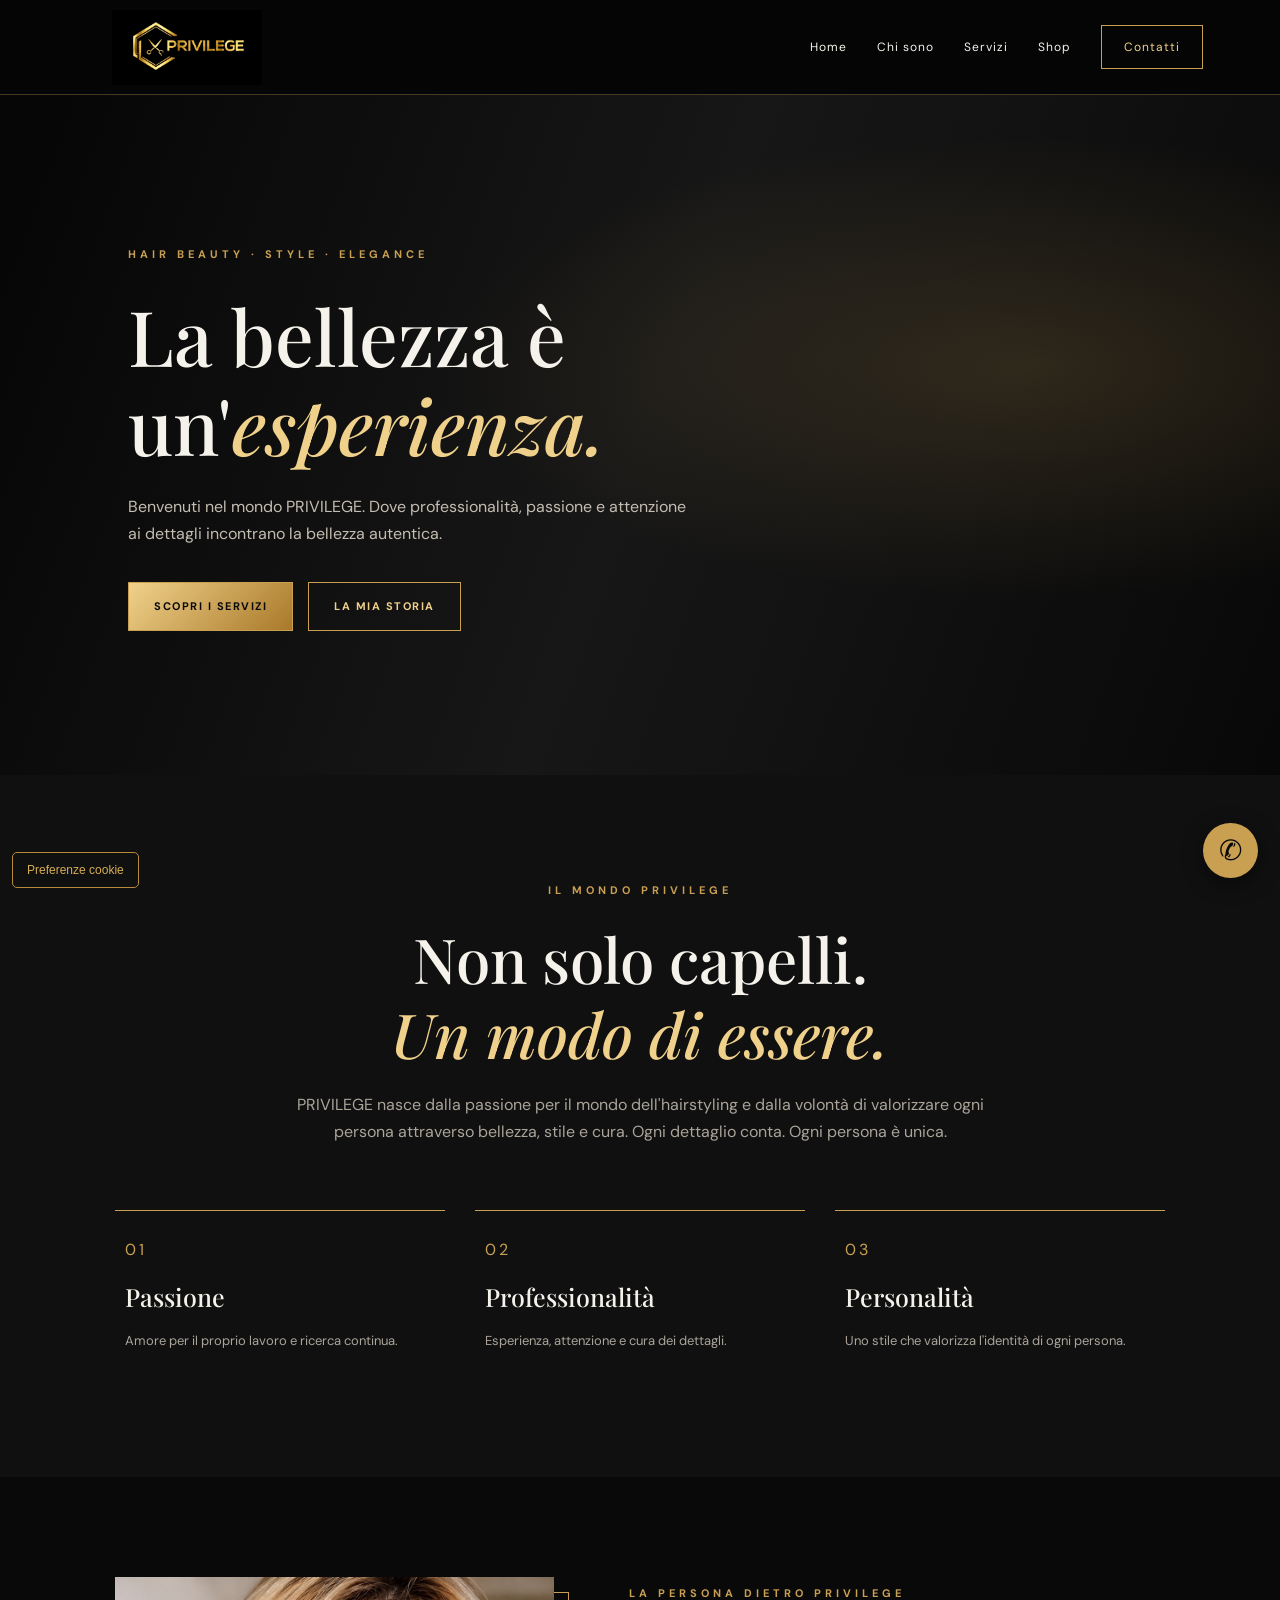
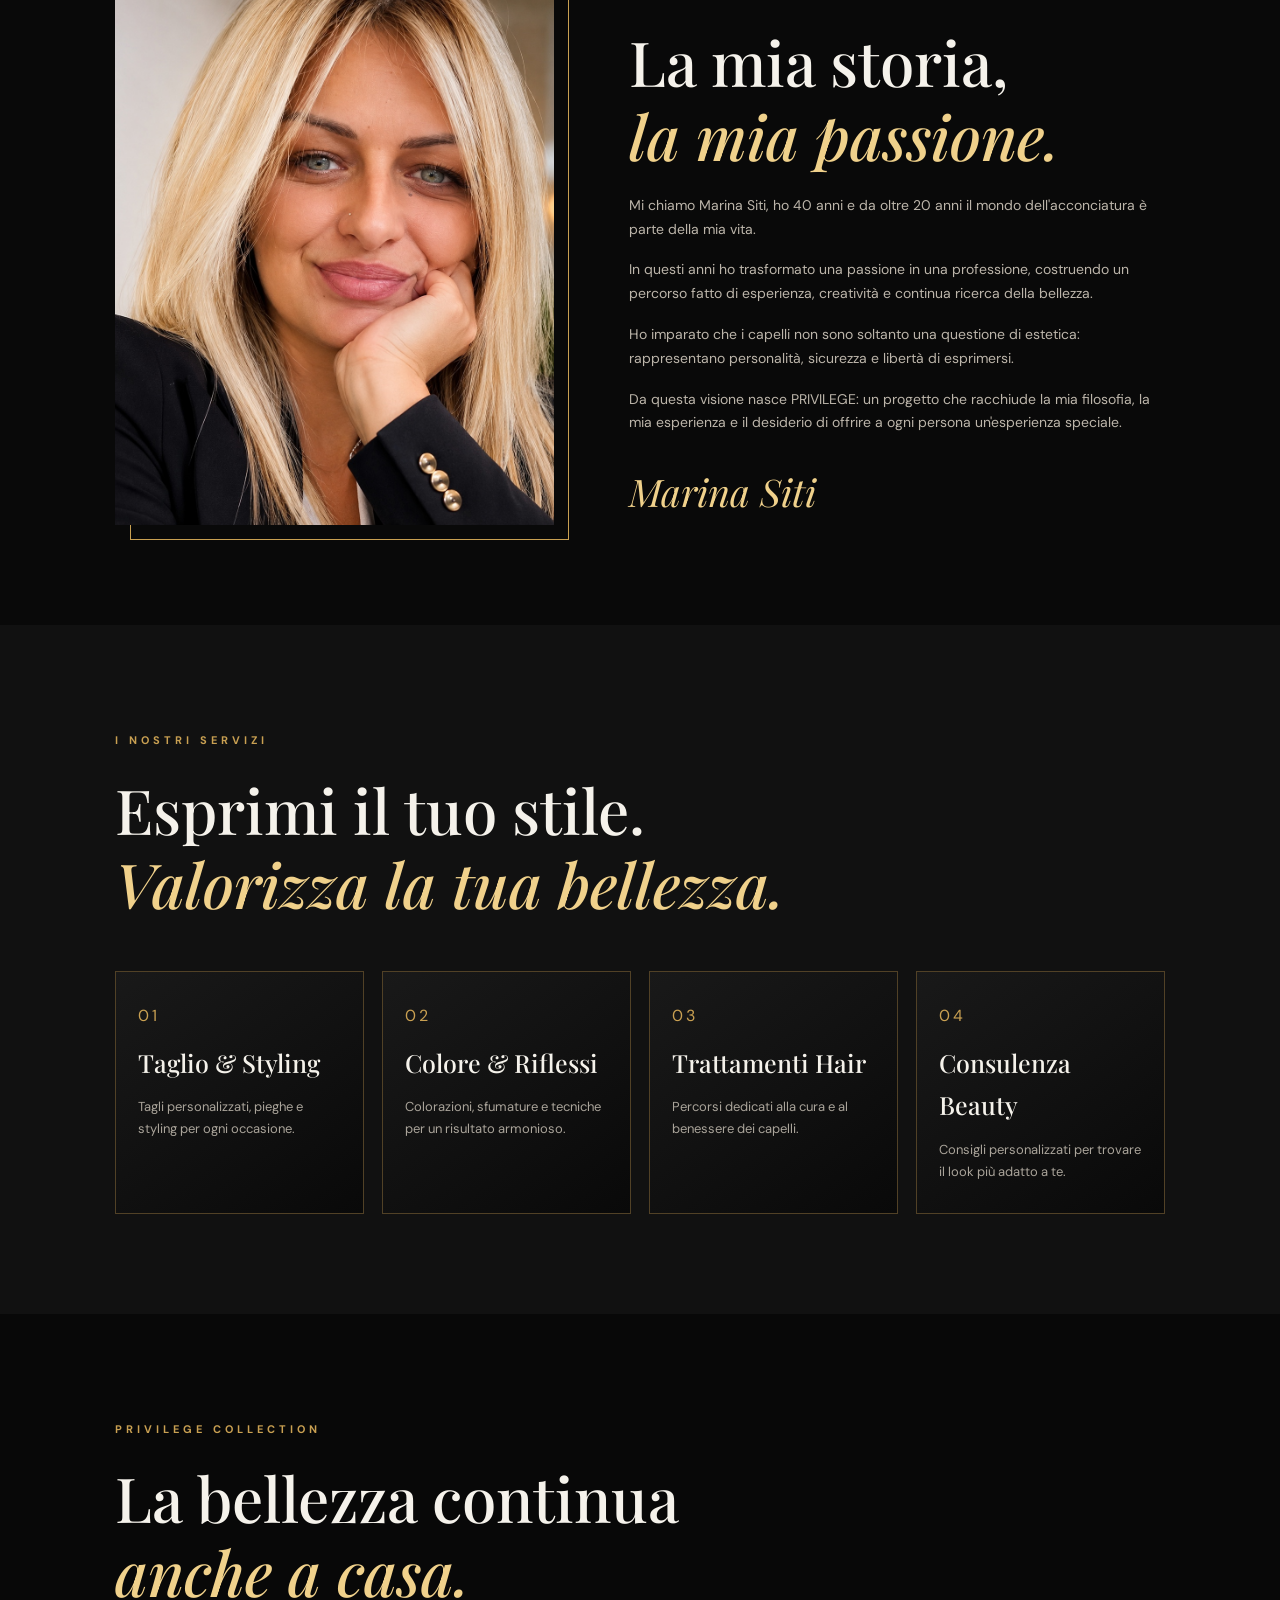
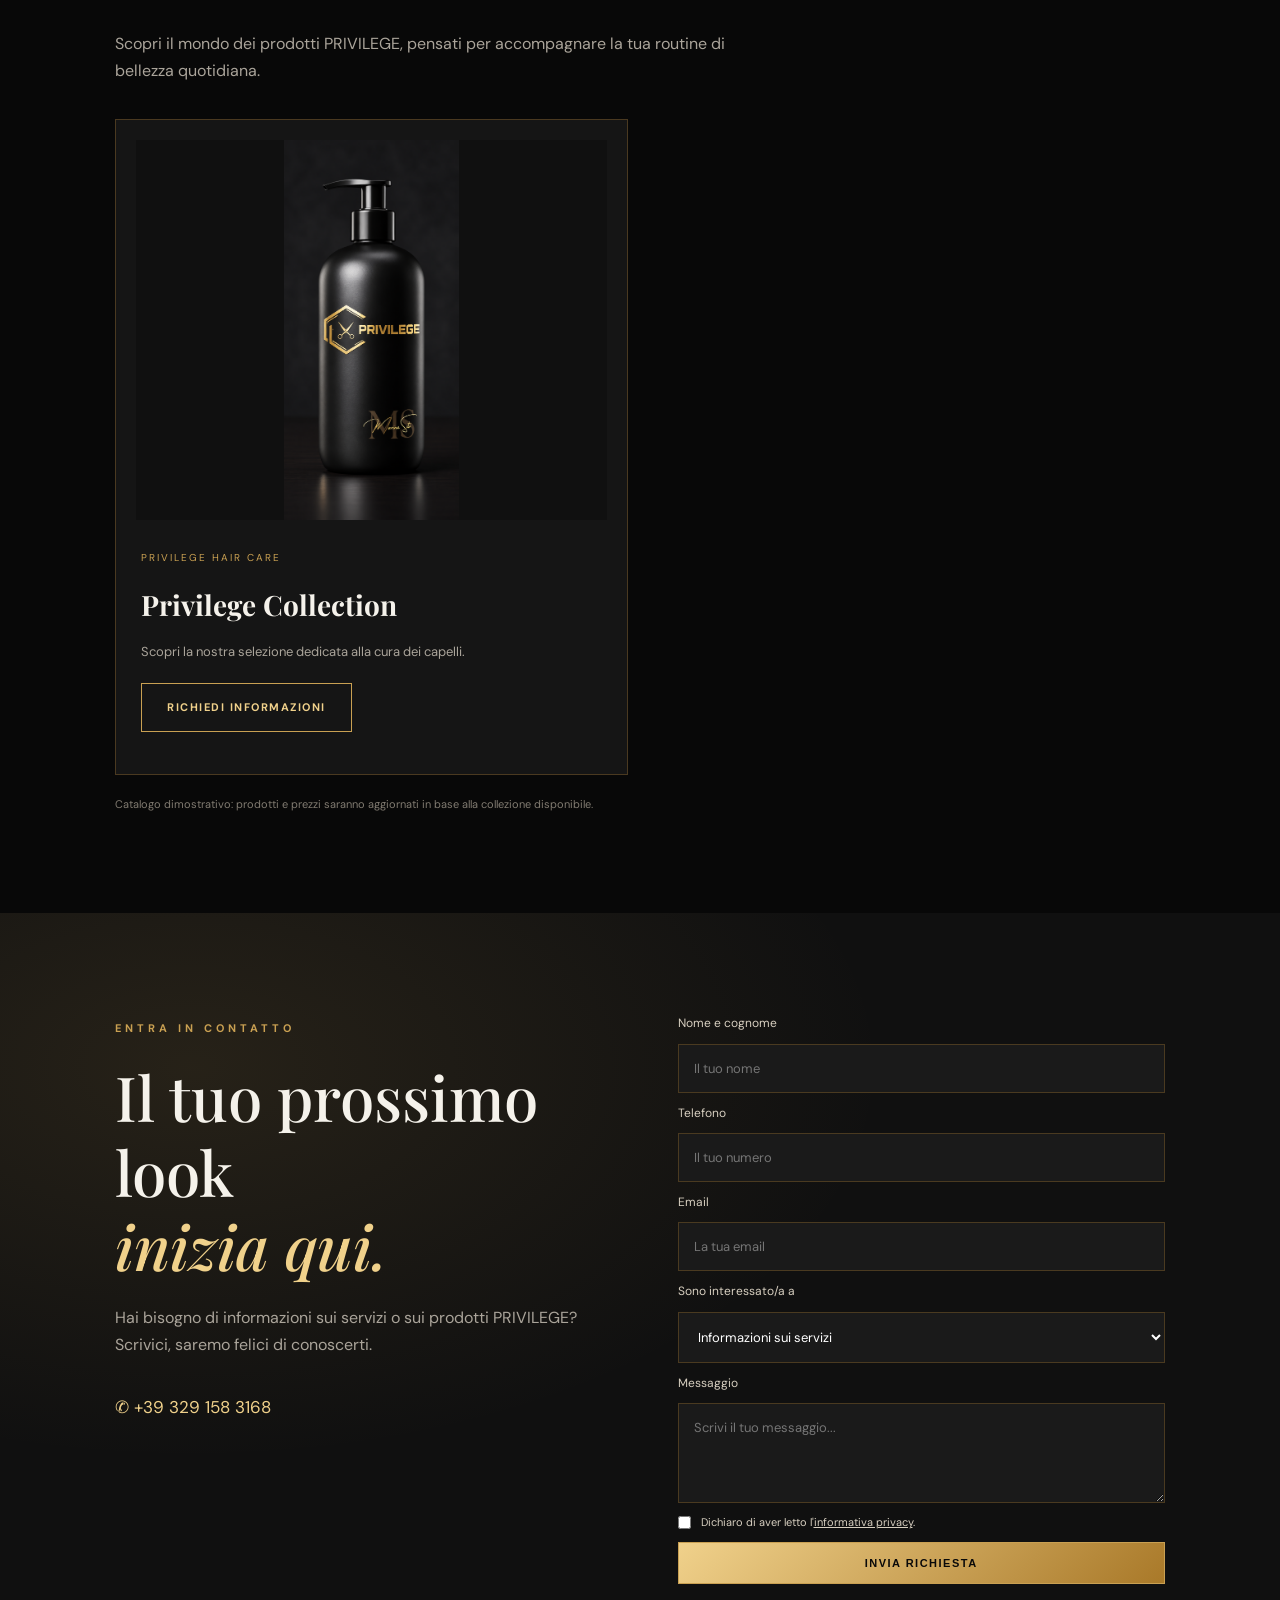
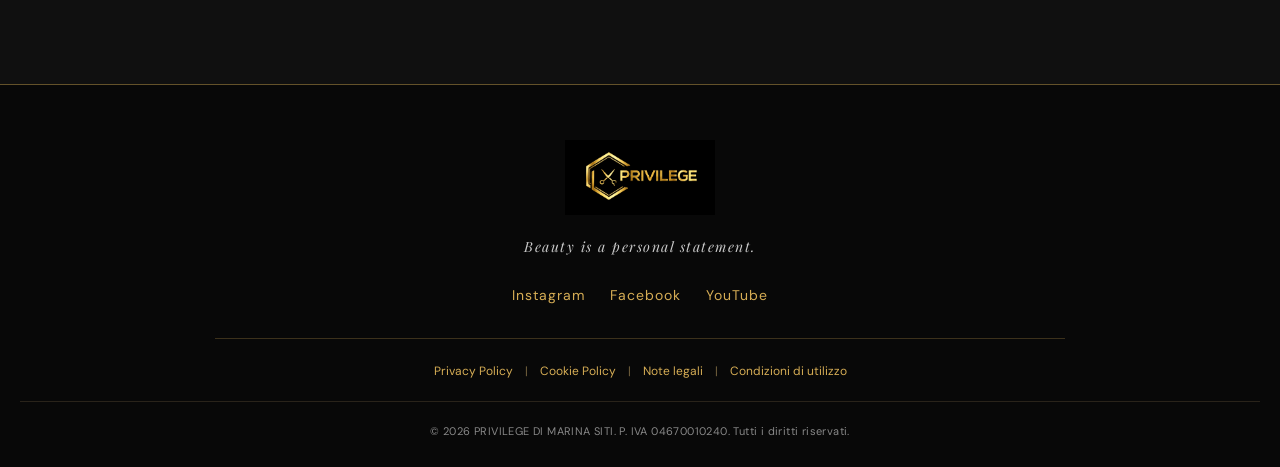
==== commit c9525b51: "Update index.html" ====
--- a/index.html
+++ b/index.html
@@ -1,3 +1,4 @@
+
 <!DOCTYPE html>
 <html lang="it">
 <head>
@@ -5,490 +6,356 @@
   <meta name="viewport" content="width=device-width, initial-scale=1.0">
 
   <title>PRIVILEGE | Hair Beauty by Marina Siti</title>
-
   <meta name="description" content="PRIVILEGE by Marina Siti. Oltre 20 anni di esperienza nel mondo dell'hairstyling, bellezza e cura dei capelli.">
-
   <meta name="theme-color" content="#080808">
 
   <link rel="icon" type="image/png" href="assets/favicon.png">
   <link rel="stylesheet" href="style.css">
 
   <link rel="preconnect" href="https://fonts.googleapis.com">
+  <link rel="preconnect" href="https://fonts.gstatic.com" crossorigin>
   <link href="https://fonts.googleapis.com/css2?family=DM+Sans:wght@400;500;600;700&family=Playfair+Display:wght@400;500;600;700&display=swap" rel="stylesheet">
+
+  <script src="script.js" defer></script>
 </head>
 
 <body>
 
-<header class="header">
-  <a href="#home" class="logo">
-    <img src="assets/logo.png" alt="PRIVILEGE by Marina Siti">
-  </a>
-
-  <button class="menu-toggle" aria-label="Apri menu">☰</button>
-
-  <nav class="navigation">
-    <a href="#home">Home</a>
-    <a href="#marina">Chi sono</a>
-    <a href="#servizi">Servizi</a>
-    <a href="#shop">Shop</a>
-    <a href="#contatti" class="nav-button">Contatti</a>
-  </nav>
-</header>
-
-<main>
-
-<!-- HERO -->
-
-<section class="hero" id="home">
-  <div class="hero-content">
-    <span class="eyebrow">HAIR BEAUTY · STYLE · ELEGANCE</span>
-
-    <h1>
-      La bellezza è un'<em>esperienza.</em>
-    </h1>
-
-    <p>
-      Benvenuti nel mondo PRIVILEGE.
-      Dove professionalità, passione e attenzione
-      ai dettagli incontrano la bellezza autentica.
-    </p>
-
-    <div class="hero-buttons">
-      <a href="#servizi" class="btn gold">Scopri i servizi</a>
-      <a href="#marina" class="btn outline">La mia storia</a>
+  <!-- HEADER -->
+  <header class="header">
+    <a href="#home" class="logo">
+      <img src="assets/logo.png" alt="PRIVILEGE by Marina Siti">
+    </a>
+
+    <button class="menu-toggle" type="button" aria-label="Apri menu" aria-expanded="false" aria-controls="main-navigation">☰</button>
+
+    <nav class="navigation" id="main-navigation">
+      <a href="#home">Home</a>
+      <a href="#marina">Chi sono</a>
+      <a href="#servizi">Servizi</a>
+      <a href="#shop">Shop</a>
+      <a href="#contatti" class="nav-button">Contatti</a>
+    </nav>
+  </header>
+
+  <main>
+
+    <!-- HERO -->
+    <section class="hero" id="home">
+      <div class="hero-content">
+        <span class="eyebrow">HAIR BEAUTY · STYLE · ELEGANCE</span>
+
+        <h1>La bellezza è un'<em>esperienza.</em></h1>
+
+        <p>
+          Benvenuti nel mondo PRIVILEGE.
+          Dove professionalità, passione e attenzione
+          ai dettagli incontrano la bellezza autentica.
+        </p>
+
+        <div class="hero-buttons">
+          <a href="#servizi" class="btn gold">Scopri i servizi</a>
+          <a href="#marina" class="btn outline">La mia storia</a>
+        </div>
+      </div>
+    </section>
+
+    <!-- INTRODUZIONE -->
+    <section class="intro section" id="filosofia">
+      <span class="eyebrow">IL MONDO PRIVILEGE</span>
+
+      <h2>Non solo capelli.<br><em>Un modo di essere.</em></h2>
+
+      <p class="intro-text">
+        PRIVILEGE nasce dalla passione per il mondo
+        dell'hairstyling e dalla volontà di valorizzare
+        ogni persona attraverso bellezza, stile e cura.
+        Ogni dettaglio conta. Ogni persona è unica.
+      </p>
+
+      <div class="values">
+        <article>
+          <span>01</span>
+          <h3>Passione</h3>
+          <p>Amore per il proprio lavoro e ricerca continua.</p>
+        </article>
+
+        <article>
+          <span>02</span>
+          <h3>Professionalità</h3>
+          <p>Esperienza, attenzione e cura dei dettagli.</p>
+        </article>
+
+        <article>
+          <span>03</span>
+          <h3>Personalità</h3>
+          <p>Uno stile che valorizza l'identità di ogni persona.</p>
+        </article>
+      </div>
+    </section>
+
+    <!-- MARINA -->
+    <section class="marina section" id="marina">
+      <div class="marina-image">
+        <img src="assets/marina-siti.jpg" alt="Marina Siti, fondatrice di PRIVILEGE">
+      </div>
+
+      <div class="marina-content">
+        <span class="eyebrow">LA PERSONA DIETRO PRIVILEGE</span>
+
+        <h2>La mia storia,<br><em>la mia passione.</em></h2>
+
+        <p>
+          Mi chiamo Marina Siti, ho 40 anni e da oltre
+          20 anni il mondo dell'acconciatura è parte
+          della mia vita.
+        </p>
+
+        <p>
+          In questi anni ho trasformato una passione
+          in una professione, costruendo un percorso
+          fatto di esperienza, creatività e continua
+          ricerca della bellezza.
+        </p>
+
+        <p>
+          Ho imparato che i capelli non sono soltanto
+          una questione di estetica: rappresentano
+          personalità, sicurezza e libertà di esprimersi.
+        </p>
+
+        <p>
+          Da questa visione nasce PRIVILEGE:
+          un progetto che racchiude la mia filosofia,
+          la mia esperienza e il desiderio di offrire
+          a ogni persona un'esperienza speciale.
+        </p>
+
+        <div class="signature">Marina Siti</div>
+      </div>
+    </section>
+
+    <!-- SERVIZI -->
+    <section class="services section" id="servizi">
+      <span class="eyebrow">I NOSTRI SERVIZI</span>
+
+      <h2>Esprimi il tuo stile.<br><em>Valorizza la tua bellezza.</em></h2>
+
+      <div class="service-grid">
+        <article class="service-card">
+          <span>01</span>
+          <h3>Taglio &amp; Styling</h3>
+          <p>Tagli personalizzati, pieghe e styling per ogni occasione.</p>
+        </article>
+
+        <article class="service-card">
+          <span>02</span>
+          <h3>Colore &amp; Riflessi</h3>
+          <p>Colorazioni, sfumature e tecniche per un risultato armonioso.</p>
+        </article>
+
+        <article class="service-card">
+          <span>03</span>
+          <h3>Trattamenti Hair</h3>
+          <p>Percorsi dedicati alla cura e al benessere dei capelli.</p>
+        </article>
+
+        <article class="service-card">
+          <span>04</span>
+          <h3>Consulenza Beauty</h3>
+          <p>Consigli personalizzati per trovare il look più adatto a te.</p>
+        </article>
+      </div>
+    </section>
+
+    <!-- SHOP -->
+    <section class="shop section" id="shop">
+      <span class="eyebrow">PRIVILEGE COLLECTION</span>
+
+      <h2>La bellezza continua<br><em>anche a casa.</em></h2>
+
+      <p class="shop-description">
+        Scopri il mondo dei prodotti PRIVILEGE,
+        pensati per accompagnare la tua routine
+        di bellezza quotidiana.
+      </p>
+
+      <div class="product-grid">
+        <article class="product-card">
+          <img src="assets/privilege-product.png" alt="Prodotto linea PRIVILEGE">
+
+          <div class="product-details">
+            <span class="product-label">PRIVILEGE HAIR CARE</span>
+            <h3>Privilege Collection</h3>
+            <p>Scopri la nostra selezione dedicata alla cura dei capelli.</p>
+            <a href="#contatti" class="btn outline">Richiedi informazioni</a>
+          </div>
+        </article>
+      </div>
+
+      <p class="shop-note">
+        Catalogo dimostrativo: prodotti e prezzi saranno
+        aggiornati in base alla collezione disponibile.
+      </p>
+    </section>
+
+    <!-- CONTATTI -->
+    <section class="contact section" id="contatti">
+      <div class="contact-info">
+        <span class="eyebrow">ENTRA IN CONTATTO</span>
+
+        <h2>Il tuo prossimo look<br><em>inizia qui.</em></h2>
+
+        <p>
+          Hai bisogno di informazioni sui servizi
+          o sui prodotti PRIVILEGE?
+          Scrivici, saremo felici di conoscerti.
+        </p>
+
+        <a class="whatsapp" href="https://wa.me/393291583168" target="_blank" rel="noopener noreferrer">
+          ✆ +39 329 158 3168
+        </a>
+      </div>
+
+      <form id="contactForm">
+        <label for="name">Nome e cognome</label>
+        <input id="name" name="name" type="text" required placeholder="Il tuo nome">
+
+        <label for="phone">Telefono</label>
+        <input id="phone" name="phone" type="tel" required placeholder="Il tuo numero">
+
+        <label for="email">Email</label>
+        <input id="email" name="email" type="email" placeholder="La tua email">
+
+        <label for="interest">Sono interessato/a a</label>
+        <select id="interest" name="interest">
+          <option>Informazioni sui servizi</option>
+          <option>Consulenza capelli</option>
+          <option>Prodotti PRIVILEGE</option>
+          <option>Collaborazioni</option>
+          <option>Altro</option>
+        </select>
+
+        <label for="message">Messaggio</label>
+        <textarea id="message" name="message" rows="4" placeholder="Scrivi il tuo messaggio..."></textarea>
+
+        <label class="privacy">
+          <input type="checkbox" id="privacy-consent" required>
+          <span>Dichiaro di aver letto l'<a href="privacy.html" target="_blank" rel="noopener noreferrer"><u>informativa privacy</u></a>.</span>
+        </label>
+
+        <button type="submit" class="btn gold">Invia richiesta</button>
+      </form>
+    </section>
+
+  </main>
+
+  <!-- FOOTER -->
+  <footer class="footer">
+    <img src="assets/logo.png" alt="PRIVILEGE Hair Beauty" class="footer-logo">
+
+    <p>Beauty is a personal statement.</p>
+
+    <div class="social-links">
+      <a href="https://www.instagram.com/marina_siti/" target="_blank" rel="noopener noreferrer">Instagram</a>
+      <a href="#" aria-disabled="true">Facebook</a>
+      <a href="#" aria-disabled="true">YouTube</a>
+    </div>
+
+    <div class="legal-links">
+      <a href="privacy.html">Privacy Policy</a>
+      <span>|</span>
+      <a href="cookie.html">Cookie Policy</a>
+      <span>|</span>
+      <a href="note-legali.html">Note legali</a>
+      <span>|</span>
+      <a href="termini.html">Condizioni di utilizzo</a>
+    </div>
+
+    <div class="copyright">
+      © <span id="year">2026</span>
+      PRIVILEGE DI MARINA SITI.
+      P. IVA 04670010240.
+      Tutti i diritti riservati.
+    </div>
+  </footer>
+
+  <!-- WHATSAPP FISSO -->
+  <a href="https://wa.me/393291583168"
+     class="floating-whatsapp"
+     target="_blank"
+     rel="noopener noreferrer"
+     aria-label="Contattaci su WhatsApp">✆</a>
+
+  <!-- COOKIE BANNER -->
+  <div id="cookie-banner" class="cookie-banner" role="dialog" aria-modal="true" aria-labelledby="cookie-title" hidden>
+    <div class="cookie-content">
+      <span class="cookie-brand">PRIVILEGE</span>
+      <h2 id="cookie-title">La tua privacy conta</h2>
+
+      <p>
+        Utilizziamo strumenti tecnici necessari al funzionamento
+        del sito. Solo con il tuo consenso possiamo attivare
+        strumenti facoltativi per statistiche e marketing.
+        Puoi accettare, rifiutare o personalizzare le preferenze.
+      </p>
+
+      <div class="cookie-links">
+        <a href="privacy.html">Privacy Policy</a>
+        <a href="cookie.html">Cookie Policy</a>
+      </div>
+
+      <div class="cookie-actions">
+        <button type="button" id="cookie-reject" class="cookie-btn">Rifiuta</button>
+        <button type="button" id="cookie-settings" class="cookie-btn">Personalizza</button>
+        <button type="button" id="cookie-accept" class="cookie-btn gold">Accetta tutti</button>
+      </div>
     </div>
   </div>
-</section>
-
-<!-- INTRODUZIONE -->
-
-<section class="intro section" id="filosofia">
-
-  <span class="eyebrow">IL MONDO PRIVILEGE</span>
-
-  <h2>
-    Non solo capelli.<br>
-    <em>Un modo di essere.</em>
-  </h2>
-
-  <p class="intro-text">
-    PRIVILEGE nasce dalla passione per il mondo
-    dell'hairstyling e dalla volontà di valorizzare
-    ogni persona attraverso bellezza, stile e cura.
-    Ogni dettaglio conta. Ogni persona è unica.
-  </p>
-
-  <div class="values">
-
-    <article>
-      <span>01</span>
-      <h3>Passione</h3>
-      <p>Amore per il proprio lavoro e ricerca continua.</p>
-    </article>
-
-    <article>
-      <span>02</span>
-      <h3>Professionalità</h3>
-      <p>Esperienza, attenzione e cura dei dettagli.</p>
-    </article>
-
-    <article>
-      <span>03</span>
-      <h3>Personalità</h3>
-      <p>Uno stile che valorizza l'identità di ogni persona.</p>
-    </article>
-
+
+  <!-- PREFERENZE COOKIE -->
+  <div id="cookie-preferences" class="cookie-preferences" role="dialog" aria-modal="true" aria-labelledby="cookie-preferences-title" hidden>
+    <div class="cookie-preferences-box">
+      <span class="cookie-brand">PRIVILEGE</span>
+      <h2 id="cookie-preferences-title">Personalizza le preferenze</h2>
+      <p>Scegli quali strumenti facoltativi autorizzare.</p>
+
+      <div class="cookie-option">
+        <div>
+          <strong>Strumenti tecnici</strong>
+          <p>Necessari al funzionamento del sito.</p>
+        </div>
+        <span class="always-active">Sempre attivi</span>
+      </div>
+
+      <label class="cookie-option">
+        <div>
+          <strong>Statistiche</strong>
+          <p>Ci aiutano a migliorare il sito.</p>
+        </div>
+        <input type="checkbox" id="cookie-analytics">
+      </label>
+
+      <label class="cookie-option">
+        <div>
+          <strong>Marketing</strong>
+          <p>Per eventuali attività pubblicitarie.</p>
+        </div>
+        <input type="checkbox" id="cookie-marketing">
+      </label>
+
+      <div class="cookie-actions">
+        <button type="button" id="cookie-save" class="cookie-btn gold full">
+          Salva le mie preferenze
+        </button>
+      </div>
+    </div>
   </div>
-</section>
-
-<!-- MARINA -->
-
-<section class="marina section" id="marina">
-
-  <div class="marina-image">
-    <img
-      src="assets/marina-siti.jpg"
-      alt="Marina Siti, fondatrice di PRIVILEGE"
-    >
-  </div>
-
-  <div class="marina-content">
-
-    <span class="eyebrow">LA PERSONA DIETRO PRIVILEGE</span>
-
-    <h2>
-      La mia storia,<br>
-      <em>la mia passione.</em>
-    </h2>
-
-    <p>
-      Mi chiamo Marina Siti, ho 40 anni e da oltre
-      20 anni il mondo dell'acconciatura è parte
-      della mia vita.
-    </p>
-
-    <p>
-      In questi anni ho trasformato una passione
-      in una professione, costruendo un percorso
-      fatto di esperienza, creatività e continua
-      ricerca della bellezza.
-    </p>
-
-    <p>
-      Ho imparato che i capelli non sono soltanto
-      una questione di estetica: rappresentano
-      personalità, sicurezza e libertà di esprimersi.
-    </p>
-
-    <p>
-      Da questa visione nasce PRIVILEGE:
-      un progetto che racchiude la mia filosofia,
-      la mia esperienza e il desiderio di offrire
-      a ogni persona un'esperienza speciale.
-    </p>
-
-    <div class="signature">Marina Siti</div>
-
-  </div>
-</section>
-
-<!-- SERVIZI -->
-
-<section class="services section" id="servizi">
-
-  <span class="eyebrow">I NOSTRI SERVIZI</span>
-
-  <h2>
-    Esprimi il tuo stile.<br>
-    <em>Valorizza la tua bellezza.</em>
-  </h2>
-
-  <div class="service-grid">
-
-    <article class="service-card">
-      <span>01</span>
-      <h3>Taglio & Styling</h3>
-      <p>Tagli personalizzati, pieghe e styling per ogni occasione.</p>
-    </article>
-
-    <article class="service-card">
-      <span>02</span>
-      <h3>Colore & Riflessi</h3>
-      <p>Colorazioni, sfumature e tecniche per un risultato armonioso.</p>
-    </article>
-
-    <article class="service-card">
-      <span>03</span>
-      <h3>Trattamenti Hair</h3>
-      <p>Percorsi dedicati alla cura e al benessere dei capelli.</p>
-    </article>
-
-    <article class="service-card">
-      <span>04</span>
-      <h3>Consulenza Beauty</h3>
-      <p>Consigli personalizzati per trovare il look più adatto a te.</p>
-    </article>
-
-  </div>
-</section>
-
-<!-- SHOP -->
-
-<section class="shop section" id="shop">
-
-  <span class="eyebrow">PRIVILEGE COLLECTION</span>
-
-  <h2>
-    La bellezza continua<br>
-    <em>anche a casa.</em>
-  </h2>
-
-  <p class="shop-description">
-    Scopri il mondo dei prodotti PRIVILEGE,
-    pensati per accompagnare la tua routine
-    di bellezza quotidiana.
-  </p>
-
-  <div class="product-grid">
-
-    <article class="product-card">
-
-      <img
-        src="assets/privilege-product.png"
-        alt="Prodotto linea PRIVILEGE"
-      >
-
-      <div class="product-details">
-        <span class="product-label">PRIVILEGE HAIR CARE</span>
-        <h3>Privilege Collection</h3>
-        <p>Scopri la nostra selezione dedicata alla cura dei capelli.</p>
-
-        <a href="#contatti" class="btn outline">
-          Richiedi informazioni
-        </a>
-      </div>
-
-    </article>
-
-  </div>
-
-  <p class="shop-note">
-    Catalogo dimostrativo: prodotti e prezzi saranno
-    aggiornati in base alla collezione disponibile.
-  </p>
-
-</section>
-
-<!-- CONTATTI -->
-
-<section class="contact section" id="contatti">
-
-  <div class="contact-info">
-
-    <span class="eyebrow">ENTRA IN CONTATTO</span>
-
-    <h2>
-      Il tuo prossimo look<br>
-      <em>inizia qui.</em>
-    </h2>
-
-    <p>
-      Hai bisogno di informazioni sui servizi
-      o sui prodotti PRIVILEGE?
-      Scrivici, saremo felici di conoscerti.
-    </p>
-
-    <a
-      class="whatsapp"
-      href="https://wa.me/393291583168"
-      target="_blank"
-    >
-      ✆ +39 329 158 3168
-    </a>
-
-  </div>
-
-  <form id="contactForm">
-
-    <label for="name">Nome e cognome</label>
-    <input id="name" name="name" type="text" required placeholder="Il tuo nome">
-
-    <label for="phone">Telefono</label>
-    <input id="phone" name="phone" type="tel" required placeholder="Il tuo numero">
-
-    <label for="email">Email</label>
-    <input id="email" name="email" type="email" placeholder="La tua email">
-
-    <label for="interest">Sono interessato/a a</label>
-
-    <select id="interest" name="interest">
-      <option>Informazioni sui servizi</option>
-      <option>Consulenza capelli</option>
-      <option>Prodotti PRIVILEGE</option>
-      <option>Collaborazioni</option>
-      <option>Altro</option>
-    </select>
-
-    <label for="message">Messaggio</label>
-    <textarea
-      id="message"
-      name="message"
-      rows="4"
-      placeholder="Scrivi il tuo messaggio..."
-    ></textarea>
-
-    <label class="privacy">
-      <input type="checkbox" required>
-      Dichiaro di aver letto l'informativa privacy.
-    </label>
-
-    <button type="submit" class="btn gold">
-      Invia richiesta
-    </button>
-
-  </form>
-
-</section>
-
-</main>
-
-
-<!-- FOOTER PRIVILEGE -->
-<footer class="footer">
-
-  <!-- LOGO -->
-  <img
-    src="assets/logo.png"
-    alt="PRIVILEGE Hair Beauty"
-    class="footer-logo"
-  >
-
-  <p>Beauty is a personal statement.</p>
-
-  <!-- SOCIAL NETWORK -->
-  <div class="social-links">
-
-    <a
-      href="https://www.instagram.com/marina_siti/"
-      target="_blank"
-      rel="noopener noreferrer"
-    >
-      Instagram
-    </a>
-
-    <a
-      href="#"
-      target="_blank"
-      rel="noopener noreferrer"
-    >
-      Facebook
-    </a>
-
-    <a
-      href="#"
-      target="_blank"
-      rel="noopener noreferrer"
-    >
-      YouTube
-    </a>
-
-  </div>
-
-  <!-- LINK LEGALI -->
-  <div class="legal-links">
-
-    <a href="privacy.html">Privacy Policy</a>
-
-    <span>|</span>
-
-    <a href="cookie.html">Cookie Policy</a>
-
-    <span>|</span>
-
-    <a href="note-legali.html">Note legali</a>
-
-    <span>|</span>
-
-    <a href="termini.html">Condizioni di utilizzo</a>
-
-  </div>
-
-  <!-- COPYRIGHT -->
-  <div class="copyright">
-
-    © <span id="year"></span>
-    PRIVILEGE DI MARINA SITI.
-    P. IVA 04670010240.
-    Tutti i diritti riservati.
-
-  </div>
-
-</footer>
-
-<!-- ANNO AUTOMATICO -->
-<script>
-  document.getElementById("year").textContent =
-    new Date().getFullYear();
-</script>
-<!-- FINE FOOTER PRIVILEGE -->
-
-<a
-  href="https://wa.me/393291583168"
-  class="floating-whatsapp"
-  target="_blank"
-  aria-label="Contattaci su WhatsApp"
->✆</a>
-
-<script src="script.js"></script>
-
-<!-- COOKIE BANNER PRIVILEGE -->
-<div id="cookie-banner" class="cookie-banner" hidden>
-
-  <div class="cookie-content">
-
-    <span class="cookie-brand">PRIVILEGE</span>
-
-    <h2>La tua privacy conta</h2>
-
-    <p>
-      Utilizziamo cookie tecnici necessari al funzionamento del sito.
-      Con il tuo consenso possiamo utilizzare cookie facoltativi
-      per statistiche e marketing.
-      Puoi accettarli, rifiutarli o personalizzare le tue preferenze.
-    </p>
-
-    <div class="cookie-links">
-      <a href="privacy.html">Privacy Policy</a>
-      <a href="cookie.html">Cookie Policy</a>
-    </div>
-
-    <div class="cookie-actions">
-
-      <button type="button" id="cookie-reject" class="cookie-btn">
-        Rifiuta
-      </button>
-
-      <button type="button" id="cookie-settings" class="cookie-btn">
-        Personalizza
-      </button>
-
-      <button type="button" id="cookie-accept" class="cookie-btn gold">
-        Accetta tutti
-      </button>
-
-    </div>
-
-  </div>
-</div>
-
-<!-- FINE COOKIE BANNER -->
-
-<!-- PREFERENZE COOKIE -->
-<div id="cookie-preferences" class="cookie-preferences" hidden>
-
-  <div class="cookie-preferences-box">
-
-    <span class="cookie-brand">PRIVILEGE</span>
-
-    <h2>Personalizza le preferenze</h2>
-
-    <p>Scegli quali cookie facoltativi autorizzare.</p>
-
-    <div class="cookie-option">
-      <div>
-        <strong>Cookie tecnici</strong>
-        <p>Necessari al funzionamento del sito.</p>
-      </div>
-      <span class="always-active">Sempre attivi</span>
-    </div>
-
-    <label class="cookie-option">
-      <div>
-        <strong>Statistiche</strong>
-        <p>Ci aiutano a migliorare il sito.</p>
-      </div>
-      <input type="checkbox" id="cookie-analytics">
-    </label>
-
-    <label class="cookie-option">
-      <div>
-        <strong>Marketing</strong>
-        <p>Per eventuali attività pubblicitarie.</p>
-      </div>
-      <input type="checkbox" id="cookie-marketing">
-    </label>
-
-    <button type="button" id="cookie-save" class="cookie-btn gold full">
-      Salva le mie preferenze
-    </button>
-
-  </div>
-</div>
-
-<!-- PULSANTE PREFERENZE -->
-<button type="button" id="cookie-reopen" class="cookie-reopen">
-  Preferenze cookie
-</button>
+
+  <!-- RIAPRI PREFERENZE -->
+  <button type="button" id="cookie-reopen" class="cookie-reopen">
+    Preferenze cookie
+  </button>
 
 </body>
 </html>
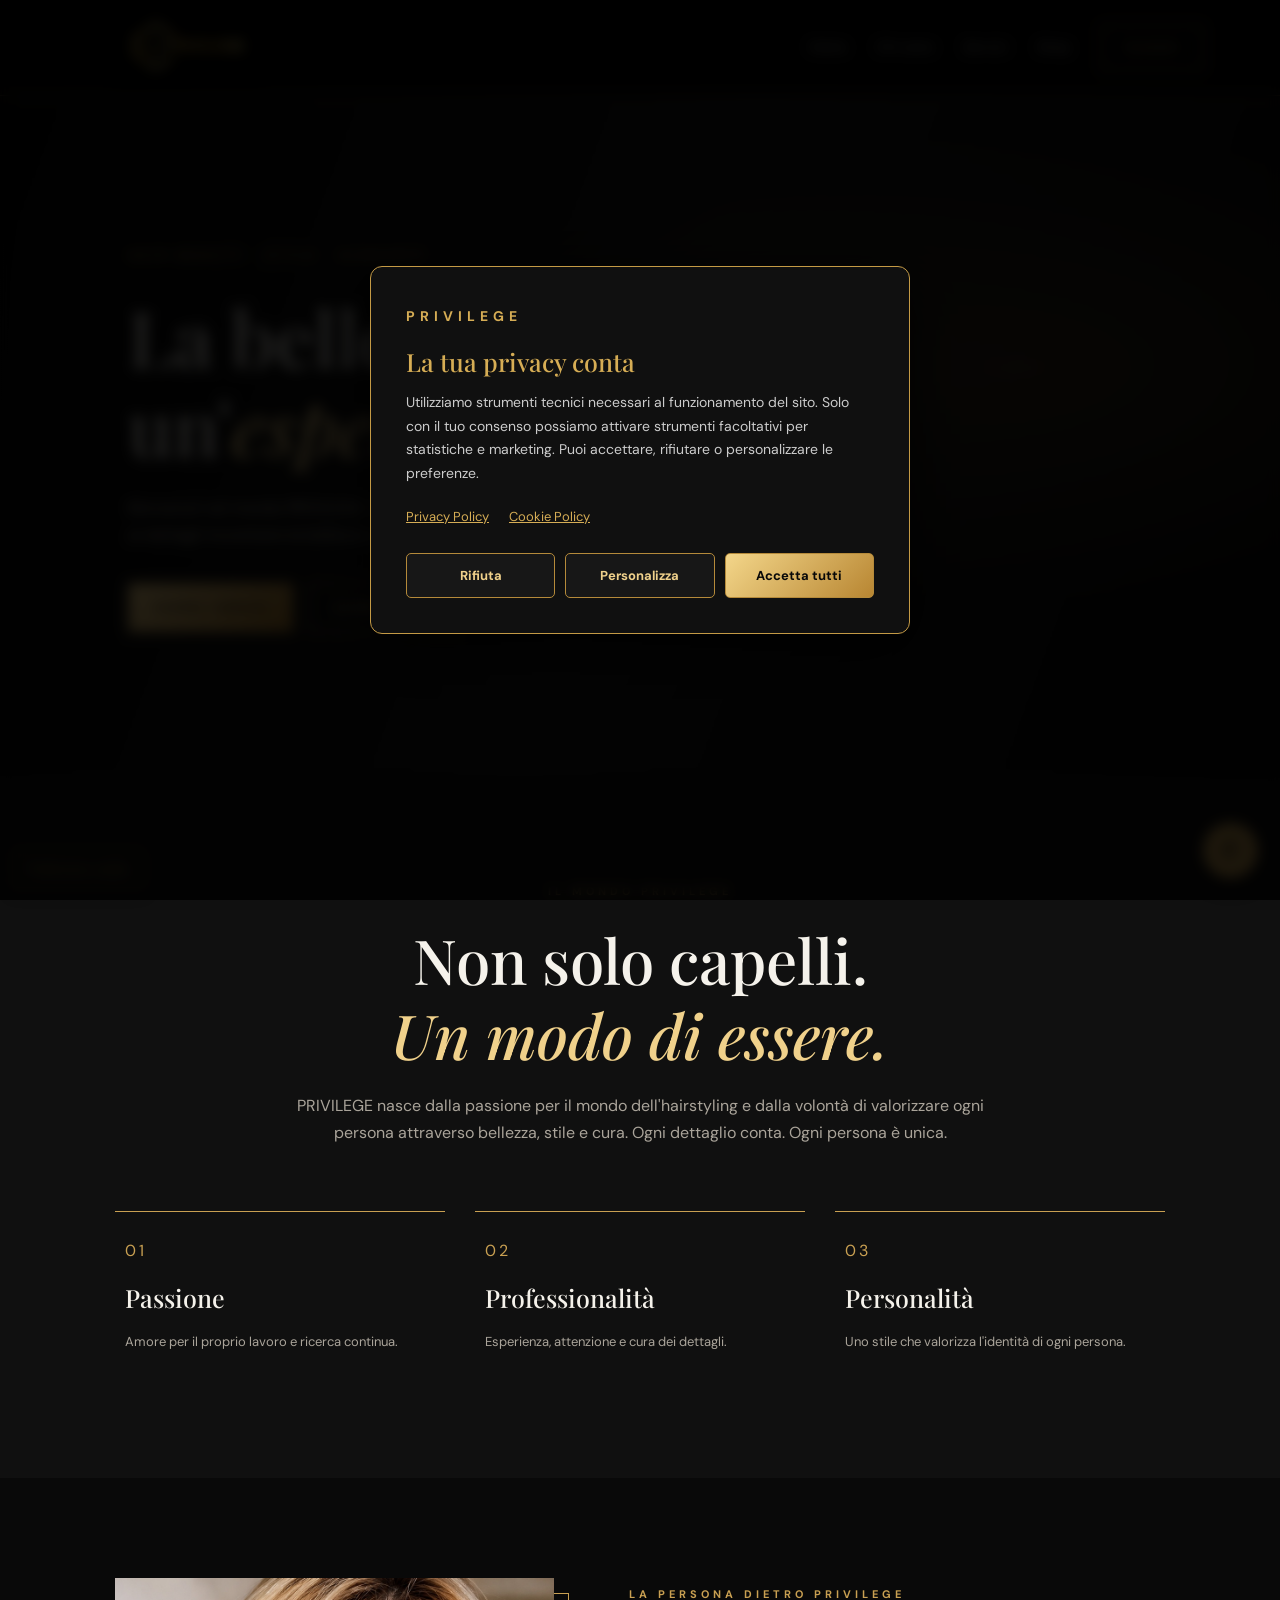
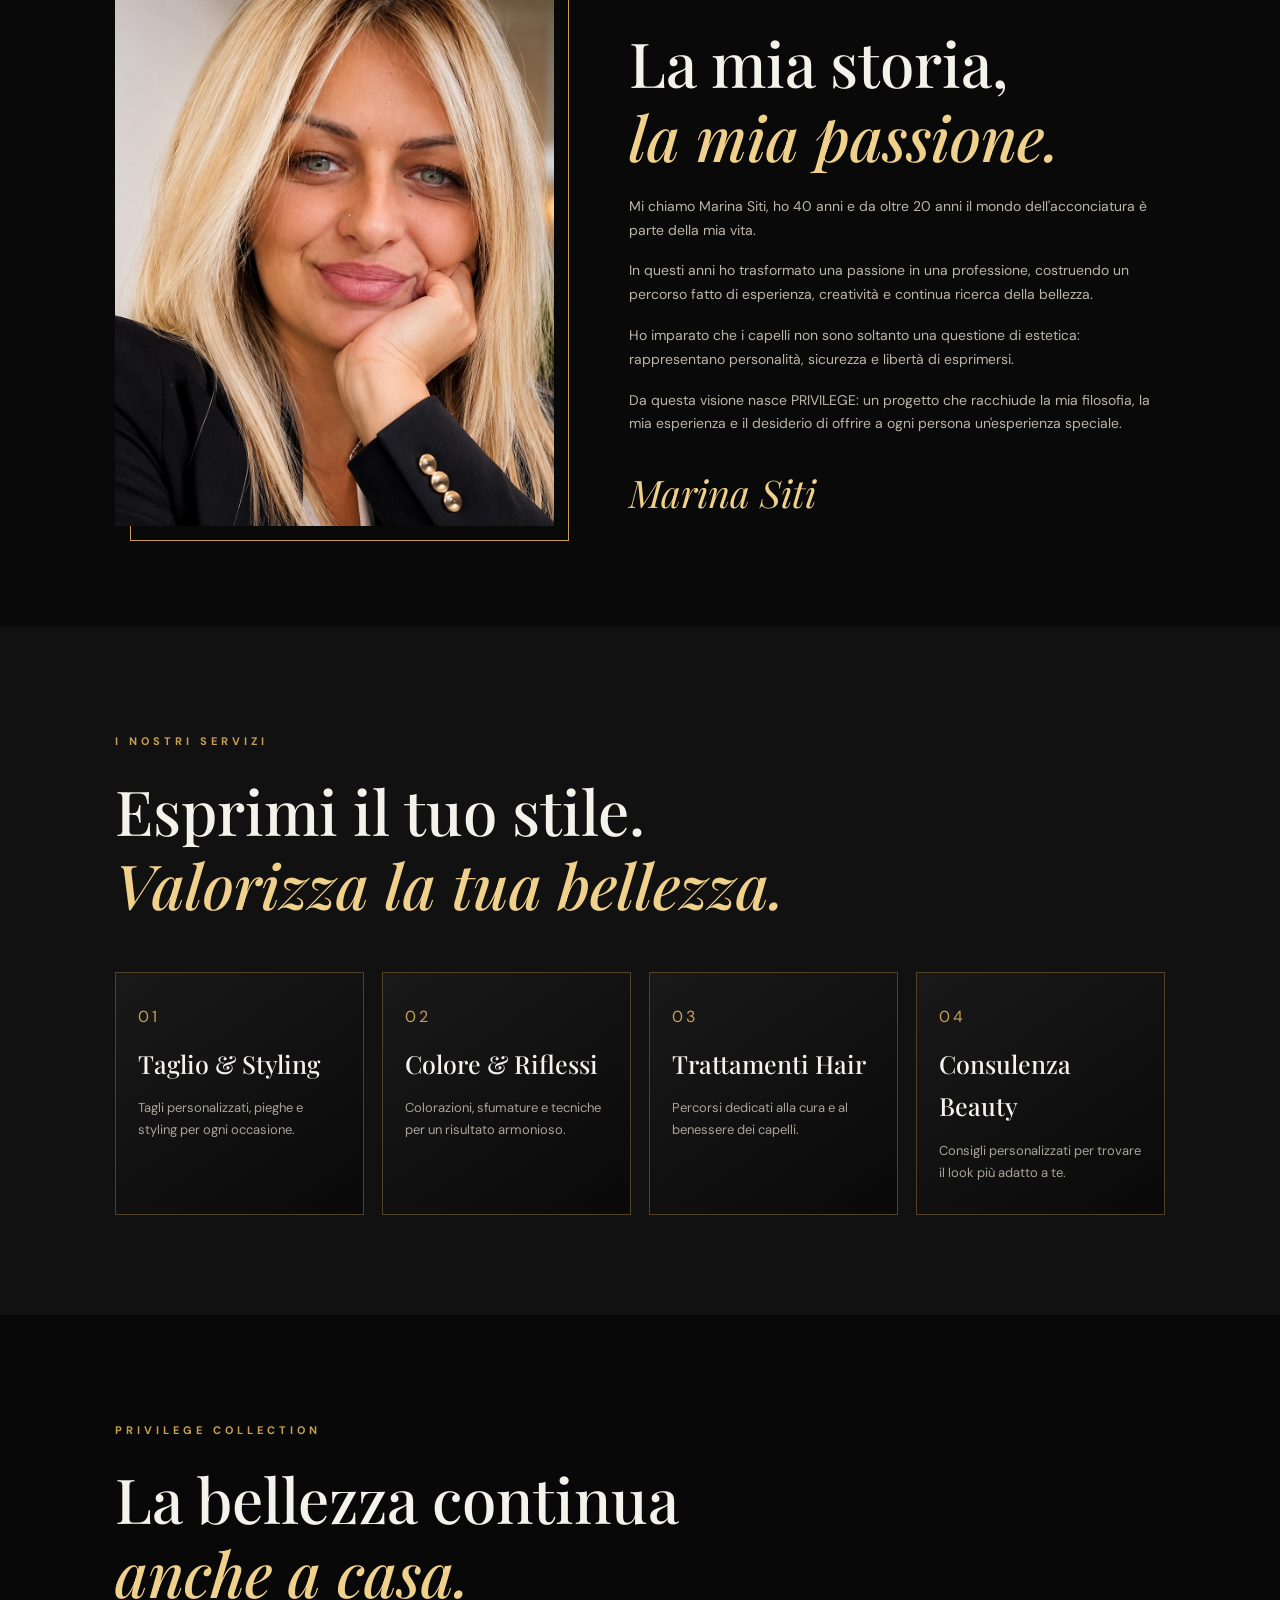
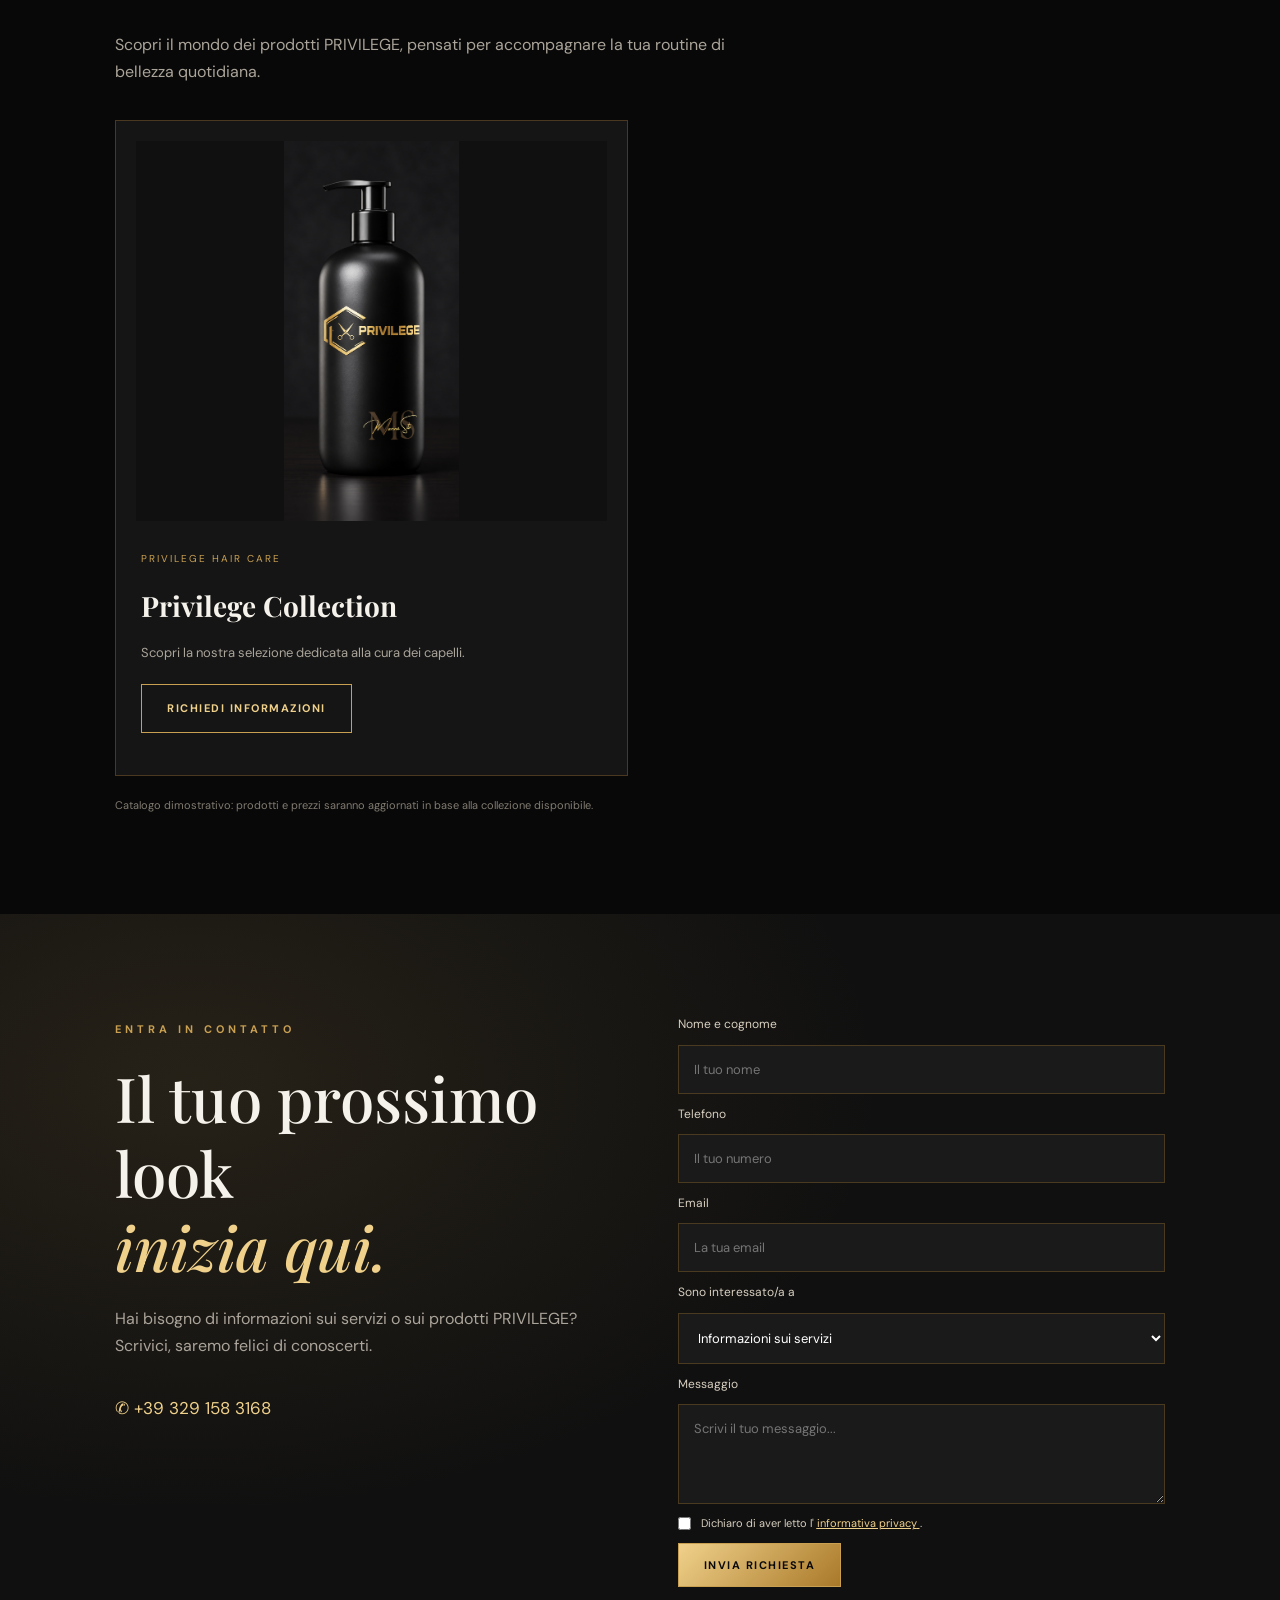
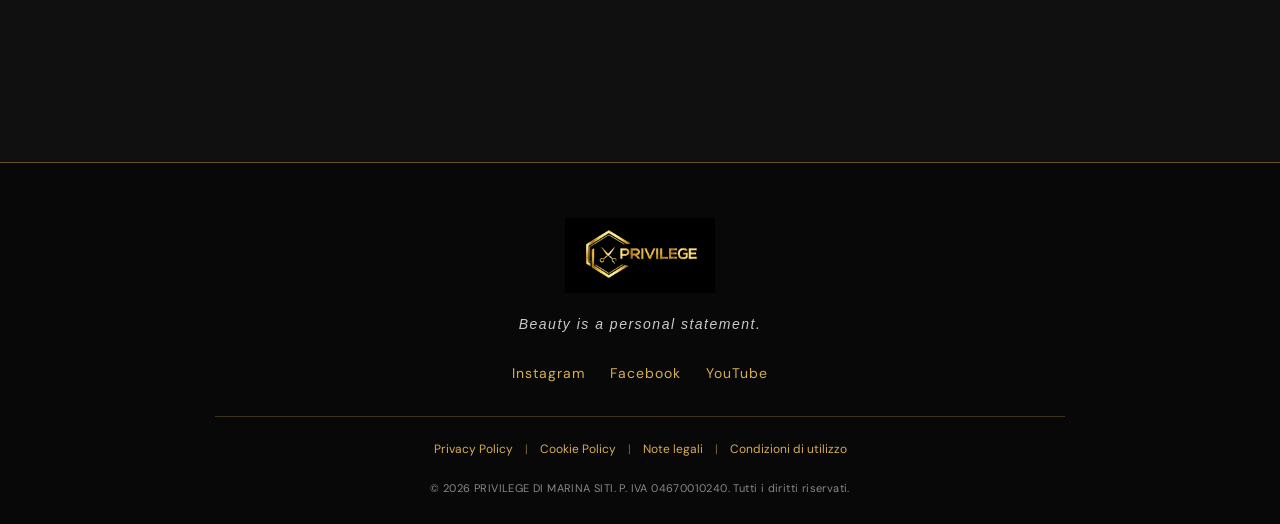
==== commit 20eec370: "Update index.html" ====
--- a/index.html
+++ b/index.html
@@ -217,35 +217,58 @@
         </a>
       </div>
 
-      <form id="contactForm">
-        <label for="name">Nome e cognome</label>
-        <input id="name" name="name" type="text" required placeholder="Il tuo nome">
-
-        <label for="phone">Telefono</label>
-        <input id="phone" name="phone" type="tel" required placeholder="Il tuo numero">
-
-        <label for="email">Email</label>
-        <input id="email" name="email" type="email" placeholder="La tua email">
-
-        <label for="interest">Sono interessato/a a</label>
-        <select id="interest" name="interest">
-          <option>Informazioni sui servizi</option>
-          <option>Consulenza capelli</option>
-          <option>Prodotti PRIVILEGE</option>
-          <option>Collaborazioni</option>
-          <option>Altro</option>
-        </select>
-
-        <label for="message">Messaggio</label>
-        <textarea id="message" name="message" rows="4" placeholder="Scrivi il tuo messaggio..."></textarea>
-
-        <label class="privacy">
-          <input type="checkbox" id="privacy-consent" required>
-          <span>Dichiaro di aver letto l'<a href="privacy.html" target="_blank" rel="noopener noreferrer"><u>informativa privacy</u></a>.</span>
-        </label>
-
-        <button type="submit" class="btn gold">Invia richiesta</button>
-      </form>
+<form id="contactForm"
+      action="https://formspree.io/f/xppdwpyg"
+      method="POST">
+
+  <input type="hidden" name="_subject"
+         value="Nuova richiesta dal sito PRIVILEGE">
+
+  <label for="name">Nome e cognome</label>
+  <input id="name" name="name" type="text"
+         required placeholder="Il tuo nome">
+
+  <label for="phone">Telefono</label>
+  <input id="phone" name="phone" type="tel"
+         required placeholder="Il tuo numero">
+
+  <label for="email">Email</label>
+  <input id="email" name="email" type="email"
+         required placeholder="La tua email">
+
+  <label for="interest">Sono interessato/a a</label>
+  <select id="interest" name="interest" required>
+    <option value="Informazioni sui servizi">Informazioni sui servizi</option>
+    <option value="Consulenza capelli">Consulenza capelli</option>
+    <option value="Prodotti PRIVILEGE">Prodotti PRIVILEGE</option>
+    <option value="Collaborazioni">Collaborazioni</option>
+    <option value="Altro">Altro</option>
+  </select>
+
+  <label for="message">Messaggio</label>
+  <textarea id="message" name="message" rows="4"
+            placeholder="Scrivi il tuo messaggio..."></textarea>
+
+  <label class="privacy">
+    <input type="checkbox" name="privacy_consent"
+           value="Accettato" required>
+    <span>
+      Dichiaro di aver letto l'
+      <a href="privacy.html" target="_blank" rel="noopener noreferrer">
+        <u>informativa privacy</u>
+      </a>.
+    </span>
+  </label>
+
+  <button type="submit" class="btn gold">
+    Invia richiesta
+  </button>
+
+</form>
+
+<div id="form-status" class="form-status"
+     role="status" aria-live="polite"></div>
+
     </section>
 
   </main>
--- a/style.css
+++ b/style.css
@@ -1,3 +1,8 @@
+
+/* =========================================
+   PRIVILEGE - HAIR BEAUTY BY MARINA SITI
+   STILE PRINCIPALE NERO E ORO
+========================================= */
 
 :root {
   --black: #080808;
@@ -16,6 +21,7 @@
 
 html {
   scroll-behavior: smooth;
+  scroll-padding-top: 95px;
 }
 
 body {
@@ -25,6 +31,10 @@
   line-height: 1.7;
 }
 
+body, button, input, textarea, select {
+  font-family: 'DM Sans', sans-serif;
+}
+
 a {
   text-decoration: none;
   color: inherit;
@@ -35,8 +45,12 @@
   display: block;
 }
 
+/* =========================================
+   HEADER E MENU
+========================================= */
+
 .header {
-  height: 95px;
+  min-height: 95px;
   padding: 10px 6%;
   display: flex;
   align-items: center;
@@ -85,7 +99,35 @@
   cursor: pointer;
 }
 
-/* HERO */
+/* =========================================
+   TESTI E TITOLI
+========================================= */
+
+.eyebrow {
+  color: var(--gold);
+  font-size: 11px;
+  font-weight: 700;
+  letter-spacing: 4px;
+}
+
+h1, h2 {
+  font-family: 'Playfair Display', serif;
+  font-weight: 500;
+}
+
+h1 em, h2 em {
+  color: var(--gold-light);
+}
+
+h2 {
+  font-size: clamp(38px, 5vw, 62px);
+  line-height: 1.2;
+  margin: 20px 0;
+}
+
+/* =========================================
+   HERO
+========================================= */
 
 .hero {
   min-height: 680px;
@@ -105,31 +147,10 @@
   max-width: 720px;
 }
 
-.eyebrow {
-  color: var(--gold);
-  font-size: 11px;
-  font-weight: 700;
-  letter-spacing: 4px;
-}
-
 .hero h1 {
-  font-family: 'Playfair Display', serif;
   font-size: clamp(45px, 6vw, 78px);
-  font-weight: 500;
   line-height: 1.15;
   margin: 25px 0;
-}
-
-h2 {
-  font-family: 'Playfair Display', serif;
-  font-size: clamp(38px, 5vw, 62px);
-  line-height: 1.2;
-  font-weight: 500;
-  margin: 20px 0;
-}
-
-h1 em, h2 em {
-  color: var(--gold-light);
 }
 
 .hero-content p {
@@ -145,7 +166,9 @@
   flex-wrap: wrap;
 }
 
-/* BUTTONS */
+/* =========================================
+   PULSANTI
+========================================= */
 
 .btn {
   display: inline-flex;
@@ -185,11 +208,17 @@
   color: #080808;
 }
 
-/* SECTIONS */
+/* =========================================
+   SEZIONI GENERALI
+========================================= */
 
 .section {
   padding: 100px 9%;
 }
+
+/* =========================================
+   INTRODUZIONE E VALORI
+========================================= */
 
 .intro {
   text-align: center;
@@ -235,11 +264,13 @@
   font-size: 13px;
 }
 
-/* MARINA */
+/* =========================================
+   SEZIONE MARINA
+========================================= */
 
 .marina {
   display: grid;
-  grid-template-columns: 0.9fr 1.1fr;
+  grid-template-columns: .9fr 1.1fr;
   align-items: center;
   gap: 75px;
   background: #090909;
@@ -283,7 +314,9 @@
   margin-top: 25px;
 }
 
-/* SERVICES */
+/* =========================================
+   SERVIZI
+========================================= */
 
 .services {
   background: #111;
@@ -309,7 +342,9 @@
   transform: translateY(-5px);
 }
 
-/* SHOP */
+/* =========================================
+   SHOP
+========================================= */
 
 .shop {
   background: #080808;
@@ -368,7 +403,9 @@
   margin-top: 20px;
 }
 
-/* CONTACT */
+/* =========================================
+   CONTATTI
+========================================= */
 
 .contact {
   display: grid;
@@ -424,61 +461,116 @@
   outline: 1px solid var(--gold);
 }
 
-.privacy {
+#contactForm .privacy {
   display: flex;
   align-items: center;
   gap: 10px;
-  font-size: 11px !important;
-}
-
-.privacy input {
-  width: auto !important;
-}
-
-/* FOOTER */
+  font-size: 11px;
+}
+
+#contactForm .privacy input {
+  width: auto;
+  flex-shrink: 0;
+  accent-color: var(--gold);
+}
+
+#contactForm .privacy a {
+  color: var(--gold-light);
+  text-decoration: underline;
+}
+
+#contactForm button {
+  align-self: flex-start;
+}
+
+/* =========================================
+   FOOTER
+========================================= */
 
 .footer {
-  background: #050505;
+  width: 100%;
+  padding: 55px 20px 25px;
+  background: #080808;
+  border-top: 1px solid rgba(214,173,85,.45);
   text-align: center;
-  padding: 55px 20px 25px;
-  border-top: 1px solid #49391e;
 }
 
 .footer-logo {
-  width: 230px;
-  height: 85px;
-  object-fit: contain;
-  margin: auto;
+  display: block;
+  width: 150px;
+  max-width: 70%;
+  height: auto;
+  margin: 0 auto 20px;
 }
 
 .footer > p {
-  color: var(--gold);
-  font-family: 'Playfair Display', serif;
+  color: #c9c9c9;
+  font-size: 14px;
+  letter-spacing: 1.5px;
+  margin: 0 0 25px;
   font-style: italic;
-  margin: 15px 0 30px;
 }
 
 .social-links {
   display: flex;
   justify-content: center;
-  gap: 30px;
-  margin: 30px 0 50px;
+  align-items: center;
   flex-wrap: wrap;
-  font-size: 13px;
+  gap: 25px;
+  margin: 25px 0 30px;
+}
+
+.social-links a {
+  color: #d6ad55;
+  text-decoration: none;
+  font-size: 14px;
+  letter-spacing: 1px;
+  transition: color .3s ease;
 }
 
 .social-links a:hover {
-  color: var(--gold-light);
+  color: #fff;
+}
+
+.legal-links {
+  display: flex;
+  justify-content: center;
+  align-items: center;
+  flex-wrap: wrap;
+  gap: 12px;
+  max-width: 850px;
+  margin: 30px auto 20px;
+  padding-top: 22px;
+  border-top: 1px solid rgba(214,173,85,.25);
+}
+
+.legal-links a {
+  color: #d6ad55;
+  text-decoration: none;
+  font-size: 12px;
+  transition: color .3s ease;
+}
+
+.legal-links a:hover {
+  color: #fff;
+}
+
+.legal-links span {
+  color: #71603d;
+  font-size: 12px;
 }
 
 .copyright {
-  border-top: 1px solid #29231a;
-  padding-top: 20px;
-  color: #777;
-  font-size: 10px;
-}
-
-/* WHATSAPP FLOAT */
+  color: #888;
+  font-size: 11px;
+  line-height: 1.8;
+  margin-top: 15px;
+  letter-spacing: .4px;
+}
+
+/* =========================================
+   WHATSAPP FISSO
+========================================= */
 
 .floating-whatsapp {
   position: fixed;
@@ -496,245 +588,18 @@
   box-shadow: 0 5px 20px #0008;
 }
 
-/* MOBILE */
-
-@media(max-width: 900px) {
-  .service-grid {
-    grid-template-columns: repeat(2, 1fr);
-  }
-
-  .marina {
-    gap: 40px;
-  }
-}
-
-@media(max-width: 680px) {
-
-  .header {
-    height: 75px;
-    padding: 8px 20px;
-  }
-
-  .logo img {
-    width: 170px;
-  }
-
-  .menu-toggle {
-    display: block;
-  }
-
-  .navigation {
-    display: none;
-    position: absolute;
-    top: 75px;
-    left: 0;
-    width: 100%;
-    padding: 25px;
-    background: #080808;
-    flex-direction: column;
-    align-items: stretch;
-    border-bottom: 1px solid var(--gold);
-  }
-
-  .navigation.open {
-    display: flex;
-  }
-
-  .navigation a {
-    padding: 8px;
-  }
-
-  .hero {
-    min-height: 600px;
-    padding: 70px 25px;
-  }
-
-  .hero h1 {
-    font-size: 47px;
-  }
-
-  .section {
-    padding: 75px 23px;
-  }
-
-  .values {
-    grid-template-columns: 1fr;
-    gap: 10px;
-  }
-
-  .marina,
-  .contact {
-    grid-template-columns: 1fr;
-    gap: 45px;
-  }
-
-  .service-grid {
-    grid-template-columns: 1fr 1fr;
-    gap: 10px;
-  }
-
-  .service-card {
-    padding: 20px 14px;
-  }
-
-  .product-grid {
-    grid-template-columns: 1fr;
-  }
-
-  .product-card img {
-    height: 340px;
-  }
-
-  .social-links {
-    gap: 20px;
-  }
-}
-
-@media(max-width: 390px) {
-  .service-grid {
-    grid-template-columns: 1fr;
-  }
-
-  .hero h1 {
-    font-size: 40px;
-  }
-}
-
-/* =================================
-   FOOTER PRIVILEGE - NERO E ORO
-================================= */
-
-.footer {
-  width: 100%;
-  padding: 55px 20px 25px;
-  background: #080808;
-  border-top: 1px solid rgba(214, 173, 85, 0.45);
-  text-align: center;
-  box-sizing: border-box;
-}
-
-/* LOGO */
-
-.footer-logo {
-  display: block;
-  width: 150px;
-  max-width: 70%;
-  height: auto;
-  margin: 0 auto 20px;
-}
-
-/* FRASE SOTTO IL LOGO */
-
-.footer > p {
-  color: #c9c9c9;
-  font-size: 14px;
-  letter-spacing: 1.5px;
-  margin: 0 0 25px;
-  font-style: italic;
-}
-
-/* SOCIAL NETWORK */
-
-.social-links {
-  display: flex;
-  justify-content: center;
-  align-items: center;
-  flex-wrap: wrap;
-  gap: 25px;
-  margin: 25px 0 30px;
-}
-
-.social-links a {
-  color: #d6ad55;
-  text-decoration: none;
-  font-size: 14px;
-  letter-spacing: 1px;
-  transition: color 0.3s ease;
-}
-
-.social-links a:hover {
-  color: #fff;
-}
-
-/* LINK LEGALI */
-
-.legal-links {
-  display: flex;
-  justify-content: center;
-  align-items: center;
-  flex-wrap: wrap;
-  gap: 12px;
-  max-width: 850px;
-  margin: 30px auto 20px;
-  padding-top: 22px;
-  border-top: 1px solid rgba(214, 173, 85, 0.25);
-}
-
-.legal-links a {
-  color: #d6ad55;
-  text-decoration: none;
-  font-size: 12px;
-  transition: color 0.3s ease;
-}
-
-.legal-links a:hover {
-  color: #fff;
-}
-
-.legal-links span {
-  color: #71603d;
-  font-size: 12px;
-}
-
-/* COPYRIGHT */
-
-.copyright {
-  color: #888;
-  font-size: 11px;
-  line-height: 1.8;
-  margin-top: 15px;
-  letter-spacing: 0.4px;
-}
-
-/* VERSIONE SMARTPHONE */
-
-@media (max-width: 600px) {
-
-  .footer {
-    padding: 40px 15px 20px;
-  }
-
-  .footer-logo {
-    width: 125px;
-  }
-
-  .social-links {
-    gap: 18px;
-  }
-
-  .legal-links {
-    gap: 10px;
-    max-width: 350px;
-  }
-
-  .legal-links a {
-    font-size: 11px;
-  }
-
-  .copyright {
-    font-size: 10px;
-  }
-
-}
-
-/* =====================================
-   COOKIE BANNER PRIVILEGE
-===================================== */
+/* =========================================
+   COOKIE BANNER E PREFERENZE
+========================================= */
+
+/* Nasconde davvero gli elementi con hidden */
 
 .cookie-banner[hidden],
 .cookie-preferences[hidden] {
   display: none !important;
 }
+
+/* Sfondo oscurato del popup */
 
 .cookie-banner,
 .cookie-preferences {
@@ -745,23 +610,30 @@
   justify-content: center;
   align-items: center;
   padding: 18px;
-  background: rgba(0,0,0,.82);
-  backdrop-filter: blur(6px);
-}
+  background: rgba(0,0,0,.85);
+  backdrop-filter: blur(7px);
+  -webkit-backdrop-filter: blur(7px);
+  overflow-y: auto;
+}
+
+/* Riquadro principale */
 
 .cookie-content,
 .cookie-preferences-box {
   position: relative;
   width: 100%;
   max-width: 540px;
+  max-height: calc(100vh - 36px);
+  overflow-y: auto;
   padding: 35px;
   background: #101010;
   color: #eee;
   border: 1px solid #c49a45;
   border-radius: 12px;
   box-shadow: 0 15px 60px rgba(0,0,0,.7);
-  box-sizing: border-box;
-}
+}
+
+/* Marchio */
 
 .cookie-brand {
   color: #d6ad55;
@@ -770,12 +642,17 @@
   letter-spacing: 5px;
 }
 
+/* Titoli */
+
 .cookie-content h2,
 .cookie-preferences-box h2 {
   color: #d6ad55;
   font-size: 25px;
+  line-height: 1.3;
   margin: 17px 0 12px;
 }
+
+/* Testi */
 
 .cookie-content p,
 .cookie-preferences-box p {
@@ -784,9 +661,12 @@
   line-height: 1.7;
 }
 
+/* Link alle informative */
+
 .cookie-links {
   display: flex;
   gap: 20px;
+  flex-wrap: wrap;
   margin: 20px 0;
 }
 
@@ -796,6 +676,8 @@
   text-decoration: underline;
 }
 
+/* Pulsanti */
+
 .cookie-actions {
   display: flex;
   flex-wrap: wrap;
@@ -807,13 +689,19 @@
   flex: 1;
   min-height: 45px;
   padding: 12px;
-  color: #d6ad55;
-  background: transparent;
+  color: #f0d18b;
+  background: #171717;
   border: 1px solid #b58a3a;
   border-radius: 5px;
   cursor: pointer;
   font-size: 13px;
   font-weight: bold;
+  transition: .25s;
+}
+
+.cookie-btn:hover {
+  background: #292116;
+  border-color: #f0d18b;
 }
 
 .cookie-btn.gold {
@@ -821,9 +709,11 @@
   color: #080808;
 }
 
-.cookie-btn:hover {
-  opacity: .85;
-}
+.cookie-btn.gold:hover {
+  filter: brightness(1.12);
+}
+
+/* Opzioni cookie */
 
 .cookie-option {
   display: flex;
@@ -833,16 +723,20 @@
   padding: 15px 0;
   border-bottom: 1px solid #403626;
   color: #eee;
+  cursor: pointer;
 }
 
 .cookie-option p {
   margin: 5px 0 0;
+  font-size: 12px;
 }
 
 .cookie-option input {
   width: 20px;
   height: 20px;
+  flex-shrink: 0;
   accent-color: #d6ad55;
+  cursor: pointer;
 }
 
 .always-active {
@@ -851,10 +745,15 @@
   white-space: nowrap;
 }
 
+/* Pulsante salva */
+
 .cookie-btn.full {
   width: 100%;
-  margin-top: 22px;
-}
+  margin-top: 10px;
+  flex: auto;
+}
+
+/* Pulsante fisso per riaprire il consenso */
 
 .cookie-reopen {
   position: fixed;
@@ -868,12 +767,170 @@
   border-radius: 5px;
   cursor: pointer;
   font-size: 12px;
-}
-
-@media(max-width:600px) {
+  box-shadow: 0 4px 15px rgba(0,0,0,.35);
+  transition: .25s;
+}
+
+.cookie-reopen:hover {
+  background: #292116;
+  color: #fff;
+}
+
+/* Focus accessibile */
+
+.cookie-btn:focus-visible,
+.cookie-reopen:focus-visible,
+.menu-toggle:focus-visible {
+  outline: 2px solid var(--gold-light);
+  outline-offset: 3px;
+}
+
+/* =========================================
+   TABLET
+========================================= */
+
+@media (max-width: 900px) {
+  .service-grid {
+    grid-template-columns: repeat(2, 1fr);
+  }
+
+  .marina {
+    gap: 40px;
+  }
+}
+
+/* =========================================
+   SMARTPHONE
+========================================= */
+
+@media (max-width: 680px) {
+  html {
+    scroll-padding-top: 75px;
+  }
+
+  .header {
+    min-height: 75px;
+    padding: 8px 20px;
+  }
+
+  .logo img {
+    width: 170px;
+    height: auto;
+  }
+
+  .menu-toggle {
+    display: block;
+  }
+
+  .navigation {
+    display: none;
+    position: absolute;
+    top: 75px;
+    left: 0;
+    width: 100%;
+    padding: 25px;
+    background: #080808;
+    flex-direction: column;
+    align-items: stretch;
+    border-bottom: 1px solid var(--gold);
+  }
+
+  .navigation.open {
+    display: flex;
+  }
+
+  .navigation a {
+    padding: 8px;
+  }
+
+  .hero {
+    min-height: 600px;
+    padding: 70px 25px;
+  }
+
+  .hero h1 {
+    font-size: 47px;
+  }
+
+  .section {
+    padding: 75px 23px;
+  }
+
+  .values {
+    grid-template-columns: 1fr;
+    gap: 10px;
+  }
+
+  .marina,
+  .contact {
+    grid-template-columns: 1fr;
+    gap: 45px;
+  }
+
+  .service-grid {
+    grid-template-columns: 1fr 1fr;
+    gap: 10px;
+  }
+
+  .service-card {
+    padding: 20px 14px;
+  }
+
+  .product-grid {
+    grid-template-columns: 1fr;
+  }
+
+  .product-card img {
+    height: 340px;
+  }
+
+  .social-links {
+    gap: 18px;
+  }
+
+  .footer {
+    padding: 40px 15px 20px;
+  }
+
+  .footer-logo {
+    width: 125px;
+  }
+
+  .legal-links {
+    gap: 10px;
+    max-width: 350px;
+  }
+
+  .legal-links a {
+    font-size: 11px;
+  }
+
+  .copyright {
+    font-size: 10px;
+  }
+
+  /* Popup su smartphone */
+
+  .cookie-banner,
+  .cookie-preferences {
+    padding: 14px;
+  }
+
   .cookie-content,
   .cookie-preferences-box {
     padding: 25px 20px;
+    max-height: calc(100vh - 28px);
+    max-height: calc(100dvh - 28px);
+  }
+
+  .cookie-content h2,
+  .cookie-preferences-box h2 {
+    font-size: 23px;
+  }
+
+  .cookie-content p,
+  .cookie-preferences-box p {
+    font-size: 13px;
   }
 
   .cookie-actions {
@@ -883,6 +940,39 @@
   .cookie-btn {
     width: 100%;
     flex: auto;
-  }
-}
-
+    min-height: 46px;
+  }
+
+  .cookie-option {
+    gap: 10px;
+  }
+
+  .cookie-reopen {
+    bottom: 10px;
+    left: 10px;
+    font-size: 11px;
+  }
+}
+
+/* =========================================
+   SCHERMI MOLTO PICCOLI
+========================================= */
+
+@media (max-width: 390px) {
+  .service-grid {
+    grid-template-columns: 1fr;
+  }
+
+  .hero h1 {
+    font-size: 40px;
+  }
+
+  .cookie-content,
+  .cookie-preferences-box {
+    padding: 22px 17px;
+  }
+}
+
+/* =========================================
+   FINE CSS PRIVILEGE
+========================================= */
